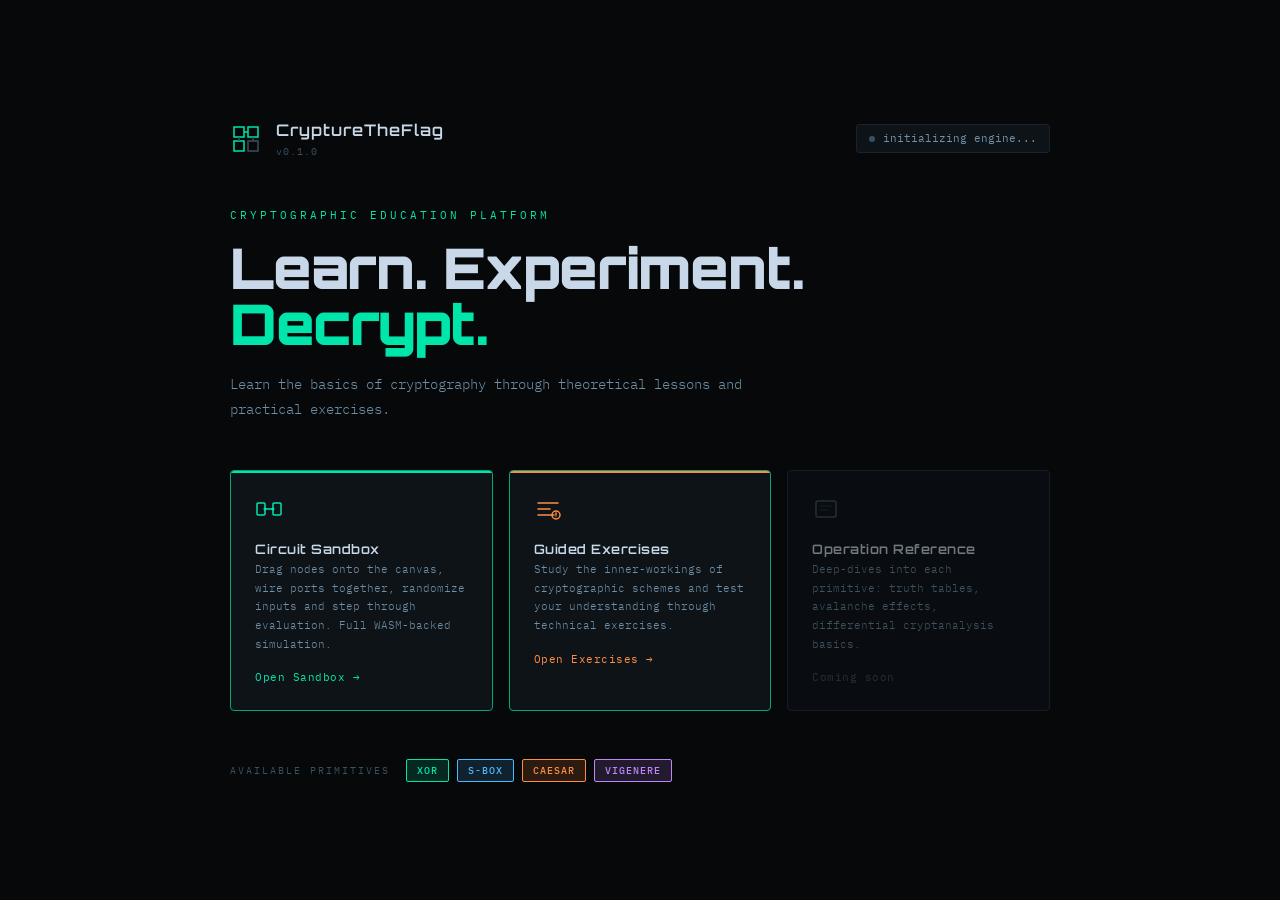
==== frontend/src/index.html @ 1e25d37d "Cleanup" ====
<!DOCTYPE html>
<html lang="en">
<head>
  <meta charset="UTF-8" />
  <meta name="viewport" content="width=device-width, initial-scale=1.0" />
  <title>CryptureTheFlag — Cryptographic Simulation Lab</title>
  <link rel="preconnect" href="https://fonts.googleapis.com" />
  <link href="https://fonts.googleapis.com/css2?family=Share+Tech+Mono&family=Orbitron:wght@400;600;900&family=IBM+Plex+Mono:wght@300;400;500&display=swap" rel="stylesheet" />
  <link rel="stylesheet" href="style.css" />
</head>
<body>

<!-- ═══════════════════════════════════════════════
     SCREEN: MENU
═══════════════════════════════════════════════ -->
<div id="screen-menu" class="screen active">
  <canvas id="menu-bg-canvas"></canvas>
  <div class="menu-shell">
    <header class="menu-header">
      <div class="menu-logo">
        <svg width="32" height="32" viewBox="0 0 32 32"><rect x="4" y="4" width="10" height="10" fill="none" stroke="var(--accent)" stroke-width="1.5"/><rect x="18" y="4" width="10" height="10" fill="none" stroke="var(--accent)" stroke-width="1.5"/><rect x="4" y="18" width="10" height="10" fill="none" stroke="var(--accent)" stroke-width="1.5"/><rect x="18" y="18" width="10" height="10" fill="none" stroke="var(--dim)" stroke-width="1.5"/><line x1="14" y1="9" x2="18" y2="9" stroke="var(--accent)" stroke-width="1.5"/><line x1="9" y1="14" x2="9" y2="18" stroke="var(--dim)" stroke-width="1.5"/><line x1="23" y1="14" x2="23" y2="18" stroke="var(--dim)" stroke-width="1.5"/></svg>
        <div>
          <div class="logo-name">CryptureTheFlag</div>
          <div class="logo-sub">v0.1.0</div>
        </div>
      </div>
      <div class="menu-status">
        <span class="status-led" id="wasm-status-led"></span>
        <span id="wasm-status-text">initializing engine...</span>
      </div>
    </header>

    <div class="menu-hero">
      <div class="hero-eyebrow">Cryptographic Education Platform</div>
      <h1 class="hero-title">Learn. Experiment.<br><em>Decrypt.</em></h1>
      <p class="hero-desc">Learn the basics of cryptography through theoretical lessons and practical exercises.</p>
    </div>

    <div class="menu-cards">
      <div class="menu-card card-primary" id="btn-open-sandbox">
        <div class="card-accent-line"></div>
        <div class="card-inner">
          <div class="card-icon">
            <svg width="28" height="28" viewBox="0 0 28 28"><rect x="2" y="8" width="8" height="12" rx="1" fill="none" stroke="currentColor" stroke-width="1.5"/><rect x="18" y="8" width="8" height="12" rx="1" fill="none" stroke="currentColor" stroke-width="1.5"/><line x1="10" y1="14" x2="18" y2="14" stroke="currentColor" stroke-width="1.5"/><circle cx="10" cy="14" r="1.5" fill="currentColor"/><circle cx="18" cy="14" r="1.5" fill="currentColor"/></svg>
          </div>
          <div class="card-text">
            <div class="card-title">Circuit Sandbox</div>
            <div class="card-desc">Drag nodes onto the canvas, wire ports together, randomize inputs and step through evaluation. Full WASM-backed simulation.</div>
          </div>
          <div class="card-cta">Open Sandbox <span class="cta-arrow">→</span></div>
        </div>
      </div>

      <div class="menu-card card-primary" id="btn-open-exercises">
        <div class="card-accent-line" style="background:var(--caesar)"></div>
        <div class="card-inner">
          <div class="card-icon" style="color:var(--caesar)">
            <svg width="28" height="28" viewBox="0 0 28 28"><path d="M4 8h20M4 14h12M4 20h16" stroke="currentColor" stroke-width="1.5" fill="none" stroke-linecap="round"/><circle cx="22" cy="20" r="4" fill="none" stroke="currentColor" stroke-width="1.5"/><line x1="22" y1="18" x2="22" y2="20" stroke="currentColor" stroke-width="1.5" stroke-linecap="round"/><circle cx="22" cy="21.5" r="0.6" fill="currentColor"/></svg>
          </div>
          <div class="card-text">
            <div class="card-title">Guided Exercises</div>
            <div class="card-desc">Study the inner-workings of cryptographic schemes and test your understanding through technical exercises.</div>
          </div>
          <div class="card-cta" style="color:var(--caesar)">Open Exercises <span class="cta-arrow">→</span></div>
        </div>
      </div>

      <div class="menu-card card-secondary">
        <div class="card-inner">
          <div class="card-icon dim">
            <svg width="28" height="28" viewBox="0 0 28 28"><rect x="4" y="6" width="20" height="16" rx="2" fill="none" stroke="currentColor" stroke-width="1.5"/><line x1="8" y1="11" x2="20" y2="11" stroke="currentColor" stroke-width="1" opacity="0.5"/><line x1="8" y1="15" x2="16" y2="15" stroke="currentColor" stroke-width="1" opacity="0.5"/></svg>
          </div>
          <div class="card-text">
            <div class="card-title">Operation Reference</div>
            <div class="card-desc">Deep-dives into each primitive: truth tables, avalanche effects, differential cryptanalysis basics.</div>
          </div>
          <div class="card-cta dim">Coming soon</div>
        </div>
      </div>
    </div>

    <div class="menu-primitives">
      <div class="prim-label">Available primitives</div>
      <div class="prim-chips">
        <div class="prim-chip xor">XOR</div>
        <div class="prim-chip sbox">S-BOX</div>
        <div class="prim-chip caesar">CAESAR</div>
        <div class="prim-chip vigenere">VIGENERE</div>
      </div>
    </div>
  </div>
</div>

<!-- ═══════════════════════════════════════════════
     SCREEN: SANDBOX
═══════════════════════════════════════════════ -->
<div id="screen-sandbox" class="screen">
  <nav class="topbar">
    <button class="tb-back" id="btn-back-to-menu">
      <svg width="14" height="14" viewBox="0 0 14 14"><path d="M9 2L4 7l5 5" stroke="currentColor" stroke-width="1.5" fill="none" stroke-linecap="round" stroke-linejoin="round"/></svg>
      Menu
    </button>
    <div class="tb-divider"></div>
    <div class="tb-title">Circuit Sandbox</div>
    <div class="tb-divider"></div>
    <div class="tb-actions">
      <button class="tb-btn" id="btn-randomize">
        <svg width="12" height="12" viewBox="0 0 12 12"><path d="M1 5h3L2 2l4 4-4 4 2-3H1V5zm10 2H8l2 3-4-4 4-4-2 3h3v2z" fill="currentColor"/></svg>
        Randomize
      </button>
      <button class="tb-btn accent" id="btn-step">
        <svg width="12" height="12" viewBox="0 0 12 12"><path d="M3 2l7 4-7 4V2z" fill="currentColor"/></svg>
        Step
      </button>
      <button class="tb-btn" id="btn-run-all">
        <svg width="12" height="12" viewBox="0 0 12 12"><path d="M2 2l4 4-4 4V2zm5 0l4 4-4 4V2z" fill="currentColor"/></svg>
        Run All
      </button>
      <div class="tb-divider"></div>
      <button class="tb-btn" id="btn-clear-circuit">Clear</button>
      <button class="tb-btn" id="btn-view-json">JSON</button>
    </div>
    <div class="tb-spacer"></div>
    <div class="tb-step-info">Step <span id="tb-step-count">0</span></div>
  </nav>
  <div class="sandbox-layout">
    <aside class="panel-left">
      <div class="panel-section">
        <div class="panel-section-label">Node Palette</div>
        <div class="palette-hint">Drag onto canvas to place</div>
        <div class="palette-node" draggable="true" data-op="Xor" data-width="8"><div class="pn-color xor"></div><div class="pn-info"><div class="pn-name">XOR Gate</div><div class="pn-meta">2 in → 1 out · bitwise</div></div></div>
        <div class="palette-node" draggable="true" data-op="SBox" data-width="8"><div class="pn-color sbox"></div><div class="pn-info"><div class="pn-name">S-Box</div><div class="pn-meta">8-bit substitution table</div></div></div>
        <div class="palette-node" draggable="true" data-op="Caesar" data-width="8"><div class="pn-color caesar"></div><div class="pn-info"><div class="pn-name">Caesar Shift</div><div class="pn-meta">data + key shift mod 256</div></div></div>
        <div class="palette-node" draggable="true" data-op="Vigenere" data-width="8"><div class="pn-color vigenere"></div><div class="pn-info"><div class="pn-name">Vigenere</div><div class="pn-meta">polyalphabetic · 3 in</div></div></div>
      </div>
      <div class="panel-section">
        <div class="panel-section-label">Wire Mode</div>
        <div class="wire-mode-hint" id="wire-mode-hint">Click a port to start wiring</div>
        <button class="tb-btn full-width" id="btn-cancel-wire" style="display:none">Cancel Wire</button>
      </div>
      <div class="panel-section grow">
        <div class="panel-section-label">Log</div>
        <div class="log-panel" id="log-panel"><div class="log-line info">Engine ready.</div></div>
      </div>
    </aside>
    <main class="canvas-area" id="canvas-area">
      <div class="canvas-empty-hint" id="canvas-empty-hint">
        <div class="ceh-icon">⬡</div>
        <div class="ceh-text">Drag a node from the palette to begin</div>
      </div>
      <svg id="wire-layer" class="wire-layer"></svg>
    </main>
    <aside class="panel-right" id="inspector">
      <div class="panel-section">
        <div class="panel-section-label">Inspector</div>
        <div id="inspector-content"><div class="inspector-empty">Select a node on the canvas to inspect its port values.</div></div>
      </div>
    </aside>
  </div>
</div>

<!-- ═══════════════════════════════════════════════
     SCREEN: EXERCISES
═══════════════════════════════════════════════ -->
<div id="screen-exercises" class="screen">

  <nav class="topbar">
    <button class="tb-back" id="btn-back-from-exercises">
      <svg width="14" height="14" viewBox="0 0 14 14">
        <path d="M9 2L4 7l5 5"
              stroke="currentColor"
              stroke-width="1.5"
              fill="none"
              stroke-linecap="round"
              stroke-linejoin="round"/>
      </svg>
      Menu
    </button>

    <div class="tb-divider"></div>

    <div class="tb-title">
      Guided Exercises
    </div>

    <div class="tb-spacer"></div>
  </nav>

  <div class="exercises-page">

    <div class="menu-hero" style="padding:40px">
      <div class="hero-eyebrow">
        Cryptographic Exercises
      </div>

      <h1 class="hero-title">
        Learn Through Practice
      </h1>

      <p class="hero-desc">
        Choose a chapter below.
      </p>
    </div>

    <div
      id="exercise-list"
      class="exercise-list">
    </div>

  </div>

</div>

<!-- JSON Modal -->
<div id="json-modal" class="modal-backdrop" style="display:none">
  <div class="modal">
    <div class="modal-header">
      <span>Circuit JSON</span>
      <button class="modal-close" id="btn-close-json">✕</button>
    </div>
    <pre class="modal-body" id="json-content"></pre>
  </div>
</div>

<div class="tooltip" id="tooltip"></div>
<script type="module" src="main.js"></script>
</body>
</html>
---- frontend/src/style.css ----
/* ═══════════════════════════════════════════════════
   CRYPTOCIRCUIT — Industrial Phosphor Design System
   ═══════════════════════════════════════════════════ */

@import url('https://fonts.googleapis.com/css2?family=Share+Tech+Mono&family=Orbitron:wght@400;600;900&family=IBM+Plex+Mono:wght@300;400;500&display=swap');

*, *::before, *::after { box-sizing: border-box; margin: 0; padding: 0; }

:root {
  /* Core palette — phosphor green on near-black */
  --bg-void:     #060809;
  --bg-base:     #0a0d10;
  --bg-surface:  #0e1318;
  --bg-raised:   #131920;
  --bg-hover:    #18202a;
  --bg-active:   #1e2832;

  --border-dim:  #1a2230;
  --border-mid:  #243040;
  --border-hi:   #304050;

  --text-primary:   #c8d8e8;
  --text-secondary: #7090a8;
  --text-dim:       #3a5060;
  --text-accent:    #00e5aa;

  /* Accent colors */
  --accent:      #00e5aa;
  --accent-dim:  #00a878;
  --accent-glow: rgba(0, 229, 170, 0.12);
  --dim:         #3a5060;

  /* Node type colors */
  --xor:     #00e5aa;
  --sbox:    #4db8ff;
  --caesar:  #ff8c42;
  --vig:     #c084fc;

  --xor-dim:     rgba(0, 229, 170, 0.15);
  --sbox-dim:    rgba(77, 184, 255, 0.15);
  --caesar-dim:  rgba(255, 140, 66, 0.15);
  --vig-dim:     rgba(192, 132, 252, 0.15);

  /* Fonts */
  --font-display: 'Orbitron', monospace;
  --font-mono:    'IBM Plex Mono', 'Share Tech Mono', monospace;

  /* Layout */
  --topbar-h:    44px;
  --left-panel:  210px;
  --right-panel: 240px;
}

html, body {
  width: 100%; height: 100%;
  overflow: hidden;
  background: var(--bg-void);
  color: var(--text-primary);
  font-family: var(--font-mono);
  font-size: 13px;
  line-height: 1.5;
  -webkit-font-smoothing: antialiased;
}

/* ── Screens ────────────────────────────────────── */
.screen {
    position: fixed;
    inset: 0;

    display: flex;
    flex-direction: column;

    opacity: 0;
    pointer-events: none;
    transition: opacity .3s ease;
}
.screen.active {
  opacity: 1; pointer-events: all;
}

/* ═══════════════════════════════════════════════════
   MENU SCREEN
═══════════════════════════════════════════════════ */
#screen-menu {
  display: flex;
  align-items: center;
  justify-content: center;
  overflow: hidden;
}

#menu-bg-canvas {
  position: absolute; inset: 0;
  width: 100%; height: 100%;
  pointer-events: none;
  opacity: 0.4;
}

.menu-shell {
  position: relative; z-index: 1;
  width: 100%; max-width: 900px;
  padding: 48px 40px;
  display: flex; flex-direction: column; gap: 48px;
}

/* Menu header */
.menu-header {
  display: flex; align-items: center;
  justify-content: space-between;
}

.menu-logo {
  display: flex; align-items: center; gap: 14px;
}

.logo-name {
  font-family: var(--font-display);
  font-size: 16px; font-weight: 600;
  color: var(--text-primary);
  letter-spacing: 1px;
}

.logo-sub {
  font-size: 10px; color: var(--text-dim);
  letter-spacing: 1px; margin-top: 2px;
}

.menu-status {
  display: flex; align-items: center; gap: 8px;
  font-size: 11px; color: var(--text-secondary);
  border: 1px solid var(--border-dim);
  border-radius: 3px; padding: 5px 12px;
  background: var(--bg-surface);
}

.status-led {
  width: 6px; height: 6px; border-radius: 50%;
  background: var(--text-dim);
  transition: background 0.4s, box-shadow 0.4s;
}
.status-led.ready {
  background: var(--accent);
  box-shadow: 0 0 6px var(--accent);
  animation: ledpulse 2.5s ease-in-out infinite;
}
.status-led.error { background: #ff4444; }

@keyframes ledpulse {
  0%, 100% { opacity: 1; }
  50% { opacity: 0.5; }
}

/* Menu hero */
.hero-eyebrow {
  font-size: 11px; color: var(--accent);
  letter-spacing: 3px; text-transform: uppercase;
  margin-bottom: 16px;
}

.hero-title {
  font-family: var(--font-display);
  font-size: 56px; font-weight: 900;
  color: var(--text-primary);
  line-height: 1; letter-spacing: -1px;
  margin-bottom: 20px;
}
.hero-title em { color: var(--accent); font-style: normal; }

.hero-desc {
  font-size: 14px; color: var(--text-secondary);
  line-height: 1.8; max-width: 520px;
  font-weight: 300;
}

/* Menu cards */
.menu-cards {
  display: grid;
  grid-template-columns: 1fr 1fr 1fr;
  gap: 16px;
}

.menu-card {
  border: 1px solid var(--border-mid);
  border-radius: 4px;
  background: var(--bg-surface);
  cursor: pointer;
  transition: border-color 0.2s, background 0.2s, transform 0.15s;
  position: relative; overflow: hidden;
}
.menu-card:hover {
  background: var(--bg-raised);
  transform: translateY(-2px);
}
.menu-card.card-primary {
  border-color: var(--accent-dim);
  cursor: pointer;
}
.menu-card.card-primary:hover {
  border-color: var(--accent);
  box-shadow: 0 0 24px var(--accent-glow);
}
.menu-card.card-secondary {
  cursor: default;
  opacity: 0.55;
}

.card-accent-line {
  position: absolute; top: 0; left: 0; right: 0;
  height: 2px; background: var(--accent);
}

.card-inner {
  padding: 24px;
  display: flex; flex-direction: column; gap: 12px;
}

.card-icon { color: var(--accent); }
.card-icon.dim { color: var(--text-dim); }

.card-title {
  font-family: var(--font-display);
  font-size: 13px; font-weight: 600;
  color: var(--text-primary); letter-spacing: 0.5px;
}

.card-desc {
  font-size: 11px; color: var(--text-secondary);
  line-height: 1.7; font-weight: 300;
}

.card-cta {
  font-size: 11px; color: var(--accent);
  margin-top: 4px; letter-spacing: 0.5px;
}
.card-cta.dim { color: var(--text-dim); }
.cta-arrow { 
  display: inline-block;
  transition: transform 0.2s;
}
.menu-card.card-primary:hover .cta-arrow { transform: translateX(4px); }

/* Primitives bar */
.menu-primitives {
  display: flex; align-items: center; gap: 16px;
}
.prim-label {
  font-size: 10px; color: var(--text-dim);
  letter-spacing: 2px; text-transform: uppercase;
  flex-shrink: 0;
}
.prim-chips { display: flex; gap: 8px; flex-wrap: wrap; }
.prim-chip {
  font-size: 10px; font-weight: 500;
  padding: 3px 10px; border-radius: 2px;
  border: 1px solid; letter-spacing: 1px;
}
.prim-chip.xor     { color: var(--xor);     border-color: var(--xor);     background: var(--xor-dim); }
.prim-chip.sbox    { color: var(--sbox);    border-color: var(--sbox);    background: var(--sbox-dim); }
.prim-chip.caesar  { color: var(--caesar);  border-color: var(--caesar);  background: var(--caesar-dim); }
.prim-chip.vigenere{ color: var(--vig);     border-color: var(--vig);     background: var(--vig-dim); }

/* ═══════════════════════════════════════════════════
   SANDBOX SCREEN
═══════════════════════════════════════════════════ */
#screen-sandbox {
  display: flex;
  flex-direction: column;
}

/* ── Topbar ─────────────────────────────────────── */
.topbar {
  height: var(--topbar-h);
  background: var(--bg-surface);
  border-bottom: 1px solid var(--border-mid);
  display: flex; align-items: center;
  gap: 0; flex-shrink: 0;
  padding: 0 8px;
}

.tb-back {
  display: flex; align-items: center; gap: 6px;
  padding: 0 12px; height: 100%;
  background: none; border: none;
  color: var(--text-secondary); cursor: pointer;
  font-family: var(--font-mono); font-size: 11px;
  transition: color 0.15s;
}
.tb-back:hover { color: var(--text-primary); }

.tb-divider {
  width: 1px; height: 20px;
  background: var(--border-mid); margin: 0 4px;
}

.tb-title {
  font-family: var(--font-display);
  font-size: 11px; font-weight: 600;
  color: var(--text-secondary); letter-spacing: 1px;
  padding: 0 12px;
}

.tb-actions {
  display: flex; align-items: center; gap: 4px;
}

.tb-btn {
  display: inline-flex; align-items: center; gap: 5px;
  padding: 5px 10px;
  background: transparent;
  border: 1px solid var(--border-mid);
  border-radius: 3px;
  color: var(--text-secondary);
  font-family: var(--font-mono); font-size: 11px;
  cursor: pointer;
  transition: all 0.15s;
  white-space: nowrap;
}
.tb-btn:hover {
  border-color: var(--border-hi);
  color: var(--text-primary);
  background: var(--bg-raised);
}
.tb-btn.accent {
  border-color: var(--accent-dim);
  color: var(--accent);
}
.tb-btn.accent:hover {
  border-color: var(--accent);
  background: var(--accent-glow);
  box-shadow: 0 0 10px var(--accent-glow);
}
.tb-btn.full-width {
  width: 100%; justify-content: center;
}

.tb-spacer { flex: 1; }
.tb-step-info {
  font-size: 11px; color: var(--text-dim);
  padding: 0 12px;
}
.tb-step-info span { color: var(--accent); }

/* ── Sandbox Layout ─────────────────────────────── */
.sandbox-layout {
  flex: 1;
  display: flex;
  overflow: hidden;
}

/* ── Left Panel ─────────────────────────────────── */
.panel-left {
  width: var(--left-panel);
  background: var(--bg-surface);
  border-right: 1px solid var(--border-mid);
  display: flex; flex-direction: column;
  flex-shrink: 0; overflow: hidden;
}

.panel-section {
  padding: 12px;
  border-bottom: 1px solid var(--border-dim);
}
.panel-section.grow {
  flex: 1; display: flex; flex-direction: column;
  border-bottom: none; overflow: hidden;
}

.panel-section-label {
  font-size: 9px; color: var(--text-dim);
  letter-spacing: 2px; text-transform: uppercase;
  margin-bottom: 10px;
}

.palette-hint {
  font-size: 10px; color: var(--text-dim);
  margin-bottom: 10px;
}

/* Palette nodes */
.palette-node {
  display: flex; align-items: center; gap: 10px;
  padding: 8px 10px;
  border: 1px solid var(--border-dim);
  border-radius: 3px;
  background: var(--bg-raised);
  cursor: grab; margin-bottom: 6px;
  transition: border-color 0.15s, background 0.15s;
  user-select: none;
}
.palette-node:hover {
  border-color: var(--border-hi);
  background: var(--bg-active);
}
.palette-node:active { cursor: grabbing; }

.pn-color {
  width: 3px; height: 28px; border-radius: 2px; flex-shrink: 0;
}
.pn-color.xor     { background: var(--xor); }
.pn-color.sbox    { background: var(--sbox); }
.pn-color.caesar  { background: var(--caesar); }
.pn-color.vigenere{ background: var(--vig); }

.pn-name { font-size: 11px; font-weight: 500; color: var(--text-primary); }
.pn-meta { font-size: 9px; color: var(--text-dim); margin-top: 2px; }

/* Wire mode */
.wire-mode-hint {
  font-size: 10px; color: var(--text-secondary);
  line-height: 1.6; margin-bottom: 8px;
}

/* Log panel */
.log-panel {
  flex: 1; overflow-y: auto;
  font-size: 10px; line-height: 1.8;
  color: var(--text-dim);
}
.log-panel::-webkit-scrollbar { width: 3px; }
.log-panel::-webkit-scrollbar-thumb { background: var(--border-mid); }

.log-line { padding: 0 2px; }
.log-line.info  { color: var(--accent); }
.log-line.warn  { color: var(--caesar); }
.log-line.error { color: #ff6060; }

/* ── Canvas ─────────────────────────────────────── */
.canvas-area {
  flex: 1; position: relative; overflow: hidden;
  background: var(--bg-base);
  background-image:
    linear-gradient(var(--border-dim) 1px, transparent 1px),
    linear-gradient(90deg, var(--border-dim) 1px, transparent 1px);
  background-size: 32px 32px;
}

.canvas-empty-hint {
  position: absolute; inset: 0;
  display: flex; flex-direction: column;
  align-items: center; justify-content: center;
  gap: 12px; pointer-events: none;
  transition: opacity 0.3s;
}
.canvas-empty-hint.hidden { opacity: 0; }
.ceh-icon { font-size: 40px; opacity: 0.08; }
.ceh-text {
  font-size: 12px; color: var(--text-dim);
  letter-spacing: 1px;
}

/* Wire SVG layer */
.wire-layer {
  position: absolute; inset: 0;
  width: 100%; height: 100%;
  pointer-events: none;
  overflow: visible;
}

/* ── Canvas Nodes ───────────────────────────────── */
.cn-node {
  position: absolute;
  background: var(--bg-raised);
  border: 1px solid var(--border-mid);
  border-radius: 4px;
  min-width: 160px;
  user-select: none;
  cursor: move;
  transition: border-color 0.15s, box-shadow 0.15s;
  z-index: 10;
}
.cn-node:hover { border-color: var(--border-hi); }
.cn-node.selected {
  border-color: var(--accent) !important;
  box-shadow: 0 0 16px rgba(0,229,170,0.1);
  z-index: 20;
}
.cn-node.evaluating {
  animation: node-eval 0.4s ease;
}
@keyframes node-eval {
  0%, 100% { box-shadow: 0 0 16px rgba(0,229,170,0.1); }
  50% { box-shadow: 0 0 30px rgba(0,229,170,0.4); }
}

.cn-header {
  display: flex; align-items: center; gap: 8px;
  padding: 7px 10px;
  border-bottom: 1px solid var(--border-dim);
}
.cn-type-bar {
  width: 3px; height: 14px; border-radius: 2px; flex-shrink: 0;
}
.cn-type-bar.xor     { background: var(--xor); }
.cn-type-bar.sbox    { background: var(--sbox); }
.cn-type-bar.caesar  { background: var(--caesar); }
.cn-type-bar.vigenere{ background: var(--vig); }

.cn-label { font-size: 11px; font-weight: 500; color: var(--text-primary); flex: 1; }

.cn-delete {
  width: 16px; height: 16px;
  border: none; background: none;
  color: var(--text-dim); cursor: pointer;
  font-size: 12px; line-height: 16px; text-align: center;
  border-radius: 2px; transition: color 0.15s, background 0.15s;
  display: flex; align-items: center; justify-content: center;
}
.cn-delete:hover { color: #ff6060; background: rgba(255,96,96,0.1); }

.cn-body { padding: 8px 10px; }
.cn-ports { display: flex; flex-direction: column; gap: 5px; }

.cn-port-row {
  display: flex; align-items: center; gap: 6px;
}
.cn-port-row.out { justify-content: flex-end; }

.cn-port {
  width: 10px; height: 10px; border-radius: 50%;
  border: 1.5px solid var(--border-hi);
  background: var(--bg-base);
  cursor: crosshair; flex-shrink: 0;
  transition: border-color 0.15s, background 0.15s, box-shadow 0.15s;
  position: relative;
}
.cn-port:hover {
  border-color: var(--accent);
  background: var(--accent-dim);
}
.cn-port.connected {
  border-color: var(--accent);
  background: var(--accent);
}
.cn-port.wiring-source {
  border-color: var(--accent);
  background: var(--accent);
  box-shadow: 0 0 8px var(--accent);
  animation: portpulse 0.8s ease-in-out infinite;
}
@keyframes portpulse {
  0%,100% { box-shadow: 0 0 6px var(--accent); }
  50% { box-shadow: 0 0 14px var(--accent); }
}

.cn-port-label {
  font-size: 9px; color: var(--text-dim);
  letter-spacing: 0.5px;
}

/* ── Right Panel ────────────────────────────────── */
.panel-right {
  width: var(--right-panel);
  background: var(--bg-surface);
  border-left: 1px solid var(--border-mid);
  overflow-y: auto; flex-shrink: 0;
}
.panel-right::-webkit-scrollbar { width: 3px; }
.panel-right::-webkit-scrollbar-thumb { background: var(--border-mid); }

.inspector-empty {
  font-size: 10px; color: var(--text-dim);
  line-height: 1.7; padding: 4px 0;
}

.inspector-node-title {
  font-family: var(--font-display);
  font-size: 12px; font-weight: 600;
  color: var(--text-primary);
  margin-bottom: 4px; letter-spacing: 0.5px;
}

.inspector-node-type {
  font-size: 10px; margin-bottom: 12px;
}

.inspector-port-group { margin-bottom: 12px; }
.inspector-port-group-label {
  font-size: 9px; color: var(--text-dim);
  letter-spacing: 2px; text-transform: uppercase;
  margin-bottom: 6px;
}
.inspector-port {
  border: 1px solid var(--border-dim);
  border-radius: 3px;
  padding: 6px 8px; margin-bottom: 4px;
  background: var(--bg-raised);
}
.inspector-port-name {
  font-size: 10px; color: var(--text-secondary);
  margin-bottom: 3px;
}
.inspector-port-hex {
  font-size: 11px; color: var(--accent);
  word-break: break-all; line-height: 1.5;
}
.inspector-port-bin {
  font-size: 9px; color: var(--text-dim);
  word-break: break-all; line-height: 1.5;
  margin-top: 2px;
}

/* Set data control */
.inspector-set-data {
  margin-top: 6px;
  display: flex; gap: 4px;
}
.inspector-set-data input {
  flex: 1; background: var(--bg-base);
  border: 1px solid var(--border-mid); border-radius: 2px;
  color: var(--text-primary); font-family: var(--font-mono);
  font-size: 10px; padding: 3px 6px;
  outline: none;
}
.inspector-set-data input:focus { border-color: var(--accent-dim); }
.inspector-set-data button {
  padding: 3px 7px;
  font-size: 10px; font-family: var(--font-mono);
}

/* ── Wires ──────────────────────────────────────── */
.wire {
  stroke: var(--border-hi);
  stroke-width: 1.5;
  fill: none;
  stroke-linecap: round;
  transition: stroke 0.2s;
  cursor: pointer;
  pointer-events: stroke;
}
.wire:hover { stroke: #ff6060; }
.wire.active { stroke: var(--accent); }

.wire-preview {
  stroke: var(--accent);
  stroke-width: 1.5;
  fill: none;
  stroke-dasharray: 5 4;
  stroke-linecap: round;
  animation: dashmarch 0.6s linear infinite;
}
@keyframes dashmarch { to { stroke-dashoffset: -9; } }

/* ── JSON Modal ─────────────────────────────────── */
.modal-backdrop {
  position: fixed; inset: 0; z-index: 1000;
  background: rgba(6,8,9,0.85);
  display: flex; align-items: center; justify-content: center;
}
.modal {
  background: var(--bg-surface);
  border: 1px solid var(--border-mid);
  border-radius: 4px;
  width: 700px; max-width: 90vw;
  max-height: 80vh;
  display: flex; flex-direction: column;
}
.modal-header {
  display: flex; align-items: center; justify-content: space-between;
  padding: 12px 16px;
  border-bottom: 1px solid var(--border-dim);
  font-size: 12px; color: var(--text-secondary);
  font-family: var(--font-display); letter-spacing: 1px;
}
.modal-close {
  background: none; border: none;
  color: var(--text-dim); cursor: pointer;
  font-size: 14px; transition: color 0.15s;
}
.modal-close:hover { color: var(--text-primary); }
.modal-body {
  flex: 1; overflow-y: auto; overflow-x: auto;
  padding: 16px;
  font-size: 11px; color: var(--accent);
  line-height: 1.6; white-space: pre;
  font-family: var(--font-mono);
}
.modal-body::-webkit-scrollbar { width: 3px; height: 3px; }
.modal-body::-webkit-scrollbar-thumb { background: var(--border-mid); }

/* ── Tooltip ────────────────────────────────────── */
.tooltip {
  position: fixed; z-index: 9999;
  background: var(--bg-active);
  border: 1px solid var(--border-hi);
  border-radius: 3px;
  padding: 4px 8px;
  font-size: 10px; color: var(--text-primary);
  pointer-events: none;
  display: none;
}

/* ── Scrollbars (global) ────────────────────────── */
::-webkit-scrollbar { width: 4px; height: 4px; }
::-webkit-scrollbar-track { background: transparent; }
::-webkit-scrollbar-thumb { background: var(--border-mid); border-radius: 2px; }


/* ═══════════════════════════════════════════════════
   EXERCISES — redesigned scrollable single-column
═══════════════════════════════════════════════════ */

/* ── Exercise list screen ───────────────────────── */
.ex-list-screen {
  flex: 1;
  min-height: 0;
  display: flex; flex-direction: column;
  align-items: center; padding: 48px 40px;
  overflow-y: auto; gap: 40px;
}
.ex-list-header { text-align: center; max-width: 640px; }
.ex-list-eyebrow {
  font-size: 10px; color: var(--accent); letter-spacing: 3px;
  text-transform: uppercase; margin-bottom: 10px;
}
.ex-list-title {
  font-family: var(--font-display); font-size: 32px;
  font-weight: 900; color: var(--text-primary); margin-bottom: 12px;
}
.ex-list-desc {
  font-size: 12px; color: var(--text-secondary); line-height: 1.8;
}
.ex-list-cards { display: flex; flex-direction: column; gap: 12px; width: 100%; max-width: 800px; }

.ex-list-card {
  display: flex; align-items: center;
  background: var(--bg-surface); border: 1px solid var(--border-mid);
  border-radius: 4px; cursor: pointer; overflow: hidden;
  transition: border-color 0.2s, background 0.2s, transform 0.15s;
}
.ex-list-card:hover { background: var(--bg-raised); border-color: var(--border-hi); transform: translateX(4px); }
.ex-card-num {
  font-family: var(--font-display); font-size: 28px; font-weight: 900;
  color: var(--border-hi); padding: 24px 20px; flex-shrink: 0;
  border-right: 1px solid var(--border-dim); min-width: 72px; text-align: center;
}
.ex-card-color { width: 3px; align-self: stretch; flex-shrink: 0; }
.ex-card-color.xor    { background: var(--xor); }
.ex-card-color.caesar { background: var(--caesar); }
.ex-card-color.sbox   { background: var(--sbox); }
.ex-card-body { padding: 20px 24px; flex: 1; }
.ex-card-tag {
  display: inline-block; font-size: 9px; padding: 2px 8px;
  border-radius: 2px; font-weight: 500; letter-spacing: 1px;
  text-transform: uppercase; margin-bottom: 8px; border: 1px solid;
}
.ex-card-tag.xor    { color: var(--xor);    border-color: var(--xor);    background: var(--xor-dim); }
.ex-card-tag.caesar { color: var(--caesar);  border-color: var(--caesar);  background: var(--caesar-dim); }
.ex-card-tag.sbox   { color: var(--sbox);    border-color: var(--sbox);    background: var(--sbox-dim); }
.ex-card-title { font-family: var(--font-display); font-size: 14px; font-weight: 600; color: var(--text-primary); margin-bottom: 6px; }
.ex-card-desc  { font-size: 11px; color: var(--text-secondary); line-height: 1.7; margin-bottom: 10px; }
.ex-card-concepts { display: flex; gap: 6px; flex-wrap: wrap; }
.ex-card-concepts span { font-size: 9px; color: var(--text-dim); border: 1px solid var(--border-dim); padding: 2px 7px; border-radius: 2px; }
.ex-card-arrow { font-size: 18px; color: var(--text-dim); padding: 0 20px; flex-shrink: 0; transition: color 0.15s, transform 0.15s; }
.ex-list-card:hover .ex-card-arrow { color: var(--accent); transform: translateX(4px); }

/* ── Topbar tag ─────────────────────────────────── */
.ex-tag {
  font-size: 9px; padding: 3px 10px; border-radius: 2px;
  font-weight: 500; letter-spacing: 1px; text-transform: uppercase;
  margin-right: 12px; border: 1px solid;
}
.ex-tag.xor    { color: var(--xor);    border-color: var(--xor);    background: var(--xor-dim); }
.ex-tag.caesar { color: var(--caesar);  border-color: var(--caesar);  background: var(--caesar-dim); }
.ex-tag.sbox   { color: var(--sbox);    border-color: var(--sbox);    background: var(--sbox-dim); }


/* ── Exercise page — scrollable single column ────── */
.ex-page {
  flex: 1;
  min-height: 0;        /* critical: lets flex child shrink below content size */
  overflow-y: auto;
  padding: 36px 0;
  display: flex;
  flex-direction: column;
  align-items: center;
  gap: 0;
}
.ex-page::-webkit-scrollbar { width: 4px; }
.ex-page::-webkit-scrollbar-thumb { background: var(--border-mid); }

.ex-section {
  width: 100%; max-width: 820px;
  padding: 0 40px 36px;
  border-bottom: 1px solid var(--border-dim);
  margin-bottom: 0;
}
.ex-section:last-child { border-bottom: none; }

/* ── Typography ─────────────────────────────────── */
.ex-h2 {
  font-family: var(--font-display); font-size: 20px; font-weight: 700;
  color: var(--text-primary); margin-bottom: 14px; letter-spacing: 0.3px;
}
.ex-h3 {
  font-size: 11px; font-weight: 500; color: var(--text-secondary);
  text-transform: uppercase; letter-spacing: 2px;
  margin-bottom: 14px; padding-bottom: 6px;
  border-bottom: 1px solid var(--border-dim);
}
.ex-p {
  font-size: 12px; color: var(--text-secondary); line-height: 1.85;
  margin-bottom: 10px; font-weight: 300;
}
.ex-p strong { color: var(--text-primary); font-weight: 500; }
.ex-p code {
  font-family: var(--font-mono); background: var(--bg-raised);
  border: 1px solid var(--border-mid); border-radius: 3px;
  padding: 1px 5px; font-size: 11px; color: var(--accent);
}
.ex-p.hint { color: var(--text-dim); font-size: 11px; font-style: italic; }
.ex-list {
  padding-left: 20px; margin-bottom: 14px;
  display: flex; flex-direction: column; gap: 6px;
}
.ex-list li { font-size: 12px; color: var(--text-secondary); line-height: 1.7; }
.ex-list li strong { color: var(--text-primary); }
.accent { color: var(--accent); }
.correct { color: #4ade80; }
.dim { color: var(--text-dim); }
.mono { font-family: var(--font-mono); }

/* ── Formula block ──────────────────────────────── */
.ex-formula-block {
  background: var(--bg-raised); border: 1px solid var(--border-mid);
  border-left: 3px solid var(--accent);
  border-radius: 4px; padding: 14px 18px; margin: 14px 0;
}
.ex-formula {
  font-family: var(--font-mono); font-size: 13px;
  color: var(--accent); margin-bottom: 4px; letter-spacing: 0.5px;
}
.ex-formula-note { font-size: 10px; color: var(--text-dim); margin-top: 6px; }

/* ── Tables ─────────────────────────────────────── */
.ex-tables-row {
  display: flex; gap: 24px; flex-wrap: wrap; margin: 14px 0;
}
.ex-table-label {
  font-size: 9px; color: var(--text-dim); letter-spacing: 2px;
  text-transform: uppercase; margin-bottom: 6px;
}
.ex-table {
  border-collapse: collapse; font-size: 11px; font-family: var(--font-mono);
  background: var(--bg-raised); border: 1px solid var(--border-mid);
  border-radius: 4px; overflow: hidden;
}
.ex-table th {
  padding: 6px 14px; color: var(--text-dim); font-weight: 400;
  background: var(--bg-active); border-bottom: 1px solid var(--border-mid);
  text-align: left;
}
.ex-table td { padding: 5px 14px; color: var(--text-secondary); border-bottom: 1px solid var(--border-dim); }
.ex-table tr:last-child td { border-bottom: none; }
.bit-0 { color: var(--text-dim); }
.bit-1 { color: var(--accent); font-weight: 500; }
.ex-table-wrap { margin: 12px 0; }

/* ── Worked examples grid ───────────────────────── */
.ex-examples-grid {
  display: grid; grid-template-columns: repeat(3, 1fr);
  gap: 14px; margin: 16px 0;
}
@media (max-width: 700px) { .ex-examples-grid { grid-template-columns: 1fr; } }

.ex-example {
  background: var(--bg-raised); border: 1px solid var(--border-mid);
  border-radius: 4px; padding: 14px;
}
.ex-example-label {
  font-size: 9px; color: var(--text-dim); letter-spacing: 1.5px;
  text-transform: uppercase; margin-bottom: 10px;
}
.ex-bitrow {
  display: flex; align-items: center; gap: 8px;
  font-family: var(--font-mono); font-size: 11px;
  margin-bottom: 3px;
}
.ex-bitrow.result { border-top: 1px solid var(--border-mid); padding-top: 4px; margin-top: 4px; color: var(--accent); }
.ex-bit-label { color: var(--text-dim); min-width: 12px; }
.xor-bits { letter-spacing: 3px; color: var(--text-secondary); }
.ex-bitrow.result .xor-bits { color: var(--accent); }
.ex-bit-hex { color: var(--text-dim); font-size: 10px; margin-left: 4px; }
.ex-bitrow-sep { color: var(--text-dim); font-size: 14px; padding: 2px 0 2px 20px; }
.ex-example-note { font-size: 10px; color: var(--text-dim); margin-top: 8px; line-height: 1.6; }

/* ── Live XOR widget ─────────────────────────────── */
.ex-live-grid {
  display: flex; gap: 24px; align-items: flex-start;
  background: var(--bg-raised); border: 1px solid var(--border-mid);
  border-radius: 4px; padding: 16px; margin-top: 12px;
}
.ex-live-inputs { display: flex; flex-direction: column; gap: 0; }
.ex-live-row {
  display: flex; align-items: center; gap: 10px;
  padding: 6px 0;
}
.result-row { border-top: 1px solid var(--border-mid); margin-top: 4px; padding-top: 10px; }
.ex-live-label {
  font-family: var(--font-display); font-size: 11px; font-weight: 600;
  color: var(--text-dim); width: 14px;
}
.ex-live-op { font-size: 20px; color: var(--text-dim); padding: 4px 0 4px 24px; }
.ex-live-sep { height: 1px; background: var(--border-dim); margin: 4px 0; }
.ex-live-bin { font-family: var(--font-mono); font-size: 11px; color: var(--text-secondary); letter-spacing: 1px; }
.ex-live-result-hex { font-family: var(--font-display); font-size: 16px; color: var(--accent); font-weight: 600; min-width: 60px; }
.ex-bits-panel { flex: 1; }
.ex-bits-label { font-size: 9px; color: var(--text-dim); letter-spacing: 2px; text-transform: uppercase; margin-bottom: 8px; }
.ex-bits-display { display: flex; gap: 4px; flex-wrap: wrap; margin-bottom: 8px; }
.xor-bit {
  width: 28px; height: 28px; border-radius: 3px;
  display: flex; align-items: center; justify-content: center;
  font-family: var(--font-display); font-size: 13px; font-weight: 700;
  border: 1px solid var(--border-mid);
}
.xor-bit.bit-1 { background: var(--accent-glow); border-color: var(--accent); color: var(--accent); }
.xor-bit.bit-0 { background: var(--bg-base); color: var(--text-dim); }
.ex-bits-meta { font-size: 10px; color: var(--text-dim); }

/* ── Controls ───────────────────────────────────── */
.ex-control-bar {
  display: flex; gap: 20px; flex-wrap: wrap; align-items: center;
  margin: 12px 0; padding: 10px 14px;
  background: var(--bg-raised); border: 1px solid var(--border-dim); border-radius: 4px;
}
.ex-control-bar label { font-size: 11px; color: var(--text-dim); display: flex; align-items: center; gap: 8px; }

/* ── Demo box (live result display) ─────────────── */
.ex-demo-box {
  background: var(--bg-base); border: 1px solid var(--border-mid);
  border-radius: 4px; overflow: hidden; margin-top: 8px;
}
.ex-demo-row {
  display: flex; justify-content: space-between; align-items: center;
  padding: 7px 14px; border-bottom: 1px solid var(--border-dim); gap: 12px;
}
.ex-demo-row:last-child { border-bottom: none; }
.ex-demo-key { font-size: 10px; color: var(--text-dim); flex-shrink: 0; }
.ex-demo-val { font-family: var(--font-mono); font-size: 11px; color: var(--text-primary); text-align: right; word-break: break-all; }
.ex-demo-val.accent { color: var(--accent); }
.ex-demo-val.correct { color: #4ade80; }

/* ── Inputs ─────────────────────────────────────── */
.ex-hex-input {
  background: var(--bg-base); border: 1px solid var(--border-mid);
  border-radius: 3px; padding: 5px 10px;
  color: var(--accent); font-family: var(--font-mono); font-size: 13px;
  width: 64px; text-align: center; outline: none;
  text-transform: uppercase; transition: border-color 0.15s;
}
.ex-hex-input:focus { border-color: var(--accent-dim); }
.ex-text-input {
  background: var(--bg-base); border: 1px solid var(--border-mid);
  border-radius: 3px; padding: 5px 10px;
  color: var(--text-primary); font-family: var(--font-mono); font-size: 12px;
  width: 180px; outline: none; transition: border-color 0.15s;
}
.ex-text-input:focus { border-color: var(--accent-dim); }
.ex-textarea {
  background: var(--bg-base); border: 1px solid var(--border-mid);
  border-radius: 3px; padding: 8px 12px;
  color: var(--text-primary); font-family: var(--font-mono); font-size: 11px;
  width: 100%; max-width: 600px; outline: none; resize: vertical;
  line-height: 1.6; transition: border-color 0.15s;
}
.ex-textarea:focus { border-color: var(--accent-dim); }

/* ── Exercises block ────────────────────────────── */
.ex-exercises-block { background: var(--bg-void); }
.ex-exercise {
  display: flex; gap: 0;
  border: 1px solid var(--border-mid); border-radius: 4px;
  background: var(--bg-surface); overflow: hidden;
  margin-bottom: 14px;
}
.ex-ex-num {
  font-family: var(--font-display); font-size: 13px; font-weight: 700;
  color: var(--accent); padding: 18px 16px; border-right: 1px solid var(--border-dim);
  background: var(--bg-raised); flex-shrink: 0; min-width: 52px; text-align: center;
  letter-spacing: 0.5px;
}
.ex-ex-body { padding: 18px 20px; flex: 1; }
.ex-ex-title {
  font-family: var(--font-display); font-size: 12px; font-weight: 600;
  color: var(--text-primary); margin-bottom: 10px; letter-spacing: 0.5px;
}
.ex-input-row {
  display: flex; align-items: center; gap: 10px; margin-top: 12px; flex-wrap: wrap;
}
.ex-input-label { font-size: 11px; color: var(--text-dim); white-space: nowrap; }
.ex-btn {
  background: var(--bg-raised); border: 1px solid var(--border-hi);
  border-radius: 3px; padding: 6px 16px;
  color: var(--text-primary); font-family: var(--font-mono); font-size: 11px;
  cursor: pointer; transition: all 0.15s; white-space: nowrap;
}
.ex-btn:hover { border-color: var(--accent); color: var(--accent); }

/* ── Feedback ───────────────────────────────────── */
.ex-feedback {
  margin-top: 10px; font-size: 11px; line-height: 1.8;
  padding: 10px 14px; border-radius: 3px;
  white-space: pre-wrap; font-family: var(--font-mono);
}
.ex-feedback.ok  { color: #4ade80; background: rgba(74,222,128,0.07); border: 1px solid rgba(74,222,128,0.2); }
.ex-feedback.err { color: var(--caesar); background: rgba(255,140,66,0.07); border: 1px solid rgba(255,140,66,0.2); }

/* ── Data block (key/value display) ─────────────── */
.ex-data-block {
  background: var(--bg-raised); border: 1px solid var(--border-dim);
  border-radius: 4px; overflow: hidden; margin: 10px 0;
}
.ex-data-row {
  display: flex; justify-content: space-between; align-items: center;
  padding: 6px 12px; border-bottom: 1px solid var(--border-dim);
  font-size: 11px; color: var(--text-dim);
}
.ex-data-row:last-child { border-bottom: none; }

/* ── Radio group ─────────────────────────────────── */
.ex-radio-group { display: flex; flex-direction: column; gap: 8px; margin: 10px 0; }
.ex-radio {
  display: flex; align-items: flex-start; gap: 8px;
  font-size: 11px; color: var(--text-secondary); line-height: 1.6; cursor: pointer;
}
.ex-radio input { margin-top: 2px; accent-color: var(--accent); cursor: pointer; }

/* ── SHA stats grid ──────────────────────────────── */
.ex-stats-grid {
  display: grid; grid-template-columns: repeat(4, 1fr);
  gap: 12px; margin: 20px 0;
}
@media (max-width: 700px) { .ex-stats-grid { grid-template-columns: repeat(2,1fr); } }
.ex-stat {
  background: var(--bg-raised); border: 1px solid var(--border-mid);
  border-radius: 4px; padding: 14px; text-align: center;
}
.ex-stat-val {
  font-family: var(--font-display); font-size: 16px; font-weight: 700;
  color: var(--accent); margin-bottom: 4px;
}
.ex-stat-label { font-size: 9px; color: var(--text-dim); line-height: 1.5; }

/* ── SHA collision visual ────────────────────────── */
.ex-shattered-block {
  background: var(--bg-raised); border: 1px solid var(--border-mid);
  border-radius: 4px; padding: 20px; margin: 16px 0;
}
.sha-collision-row { display: flex; align-items: center; gap: 16px; }
.sha-file-box {
  background: var(--bg-active); border: 1px solid var(--border-mid);
  border-radius: 4px; padding: 14px 18px; text-align: center; min-width: 120px;
}
.sha-file-box.malicious { border-color: var(--caesar); }
.sha-file-label { font-size: 9px; color: var(--text-dim); letter-spacing: 1px; text-transform: uppercase; margin-bottom: 6px; }
.sha-file-icon { font-size: 28px; margin-bottom: 6px; }
.sha-file-desc { font-size: 10px; color: var(--text-secondary); }
.sha-arrow-col { display: flex; flex-direction: column; align-items: center; gap: 4px; flex-shrink: 0; }
.sha-hash-fn { font-size: 9px; color: var(--text-dim); letter-spacing: 1px; }
.sha-arrow { font-size: 20px; color: var(--text-dim); }
.sha-digest-box {
  flex: 1; background: var(--bg-base); border: 1px solid var(--sbox);
  border-radius: 4px; padding: 12px 14px;
}
.sha-digest-label { font-size: 9px; color: var(--sbox); letter-spacing: 1px; text-transform: uppercase; margin-bottom: 6px; }
.sha-digest-val { font-family: var(--font-mono); font-size: 11px; color: var(--sbox); line-height: 1.8; word-break: break-all; }
.sha-equal-row {
  text-align: center; font-size: 11px; color: var(--accent);
  padding: 10px 0; letter-spacing: 1px;
}

/* ── SHA timeline ───────────────────────────────── */
.sha-timeline {
  background: var(--bg-raised); border: 1px solid var(--border-mid);
  border-radius: 4px; overflow: hidden; margin: 16px 0;
}
.sha-tl-item {
  display: flex; gap: 16px; align-items: baseline;
  padding: 7px 14px; border-bottom: 1px solid var(--border-dim);
  font-size: 11px;
}
.sha-tl-item:last-child { border-bottom: none; }
.sha-tl-item.highlight { background: var(--accent-glow); }
.sha-tl-year {
  font-family: var(--font-display); font-size: 11px; font-weight: 600;
  color: var(--text-dim); min-width: 36px; flex-shrink: 0;
}
.sha-tl-item.highlight .sha-tl-year { color: var(--accent); }
.sha-tl-text { color: var(--text-secondary); }
.sha-tl-item.highlight .sha-tl-text { color: var(--text-primary); }

/* ── cn-port-sep / cn-port-value (sandbox) ──────── */
.cn-port-sep { height: 1px; background: var(--border-dim); margin: 4px 0; }
.cn-port-value { font-family: var(--font-mono); font-size: 8px; color: var(--accent); margin: 0 4px; }

/* ── bit-changed row (sha bit table) ────────────── */
.bit-changed td { color: var(--accent) !important; }
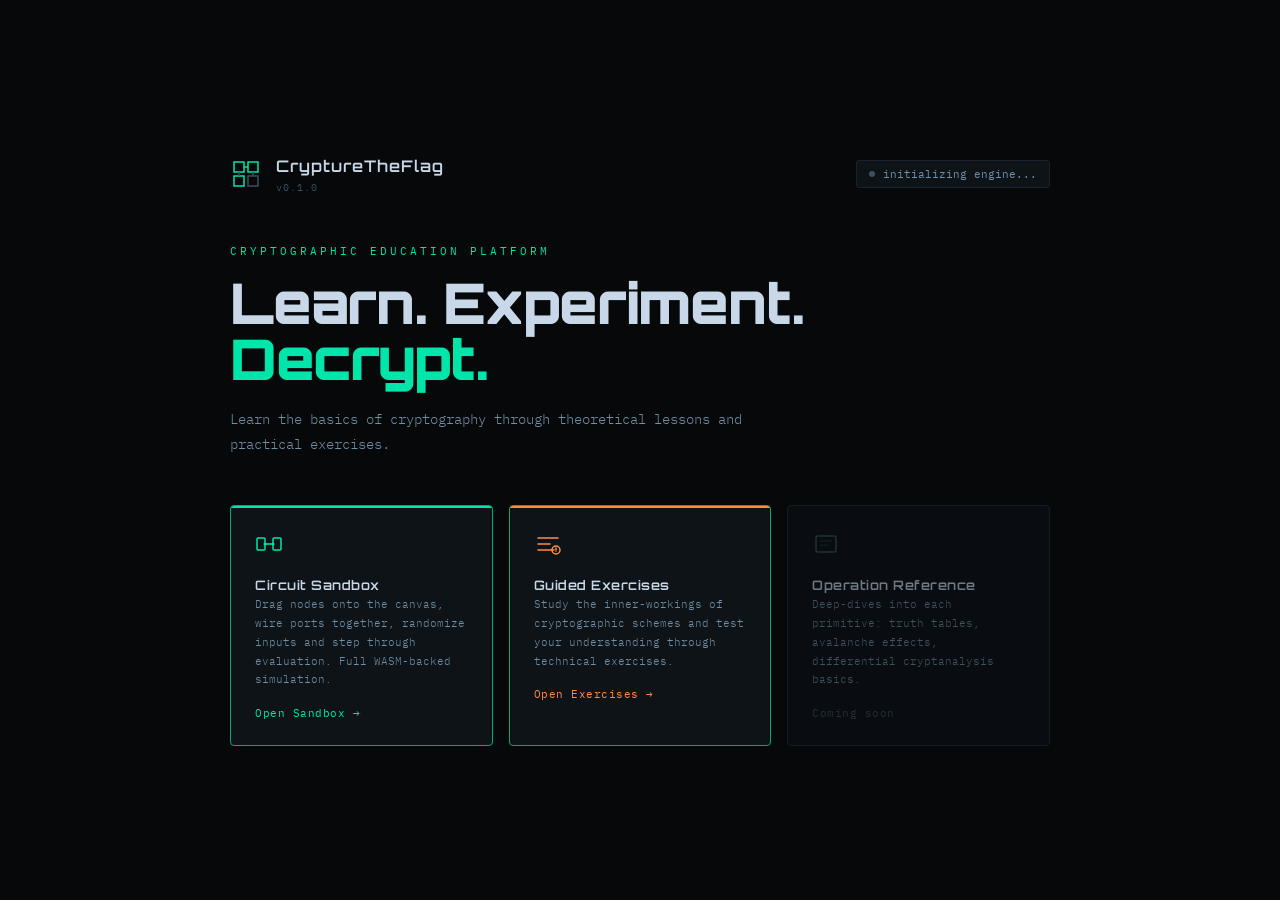
==== commit 4a917515: "Cleaned up file structure" ====
--- a/frontend/src/index.html
+++ b/frontend/src/index.html
@@ -6,7 +6,10 @@
   <title>CryptureTheFlag — Cryptographic Simulation Lab</title>
   <link rel="preconnect" href="https://fonts.googleapis.com" />
   <link href="https://fonts.googleapis.com/css2?family=Share+Tech+Mono&family=Orbitron:wght@400;600;900&family=IBM+Plex+Mono:wght@300;400;500&display=swap" rel="stylesheet" />
-  <link rel="stylesheet" href="style.css" />
+  <link rel="stylesheet" href="base.css" />
+  <link rel="stylesheet" href="menu.css" />
+  <link rel="stylesheet" href="sandbox.css" />
+  <link rel="stylesheet" href="exercises.css" />
 </head>
 <body>
 
@@ -79,15 +82,6 @@
       </div>
     </div>
 
-    <div class="menu-primitives">
-      <div class="prim-label">Available primitives</div>
-      <div class="prim-chips">
-        <div class="prim-chip xor">XOR</div>
-        <div class="prim-chip sbox">S-BOX</div>
-        <div class="prim-chip caesar">CAESAR</div>
-        <div class="prim-chip vigenere">VIGENERE</div>
-      </div>
-    </div>
   </div>
 </div>
 
@@ -226,3 +220,4 @@
 <script type="module" src="main.js"></script>
 </body>
 </html>
+
--- a/frontend/src/base.css
+++ b/frontend/src/base.css
@@ -0,0 +1,158 @@
+/* ═══════════════════════════════════════════════════
+   CRYPTOCIRCUIT — Base: variables, reset, screens, topbar, modals
+═══════════════════════════════════════════════════ */
+
+@import url('https://fonts.googleapis.com/css2?family=Share+Tech+Mono&family=Orbitron:wght@400;600;900&family=IBM+Plex+Mono:wght@300;400;500&display=swap');
+
+*, *::before, *::after { box-sizing: border-box; margin: 0; padding: 0; }
+
+:root {
+  /* Core palette — phosphor green on near-black */
+  --bg-void:     #060809;
+  --bg-base:     #0a0d10;
+  --bg-surface:  #0e1318;
+  --bg-raised:   #131920;
+  --bg-hover:    #18202a;
+  --bg-active:   #1e2832;
+
+  --border-dim:  #1a2230;
+  --border-mid:  #243040;
+  --border-hi:   #304050;
+
+  --text-primary:   #c8d8e8;
+  --text-secondary: #7090a8;
+  --text-dim:       #3a5060;
+  --text-accent:    #00e5aa;
+
+  --accent:      #00e5aa;
+  --accent-dim:  #00a878;
+  --accent-glow: rgba(0, 229, 170, 0.12);
+  --dim:         #3a5060;
+
+  /* Node type colors */
+  --xor:     #00e5aa;
+  --sbox:    #4db8ff;
+  --caesar:  #ff8c42;
+  --vig:     #c084fc;
+
+  --xor-dim:     rgba(0, 229, 170, 0.15);
+  --sbox-dim:    rgba(77, 184, 255, 0.15);
+  --caesar-dim:  rgba(255, 140, 66, 0.15);
+  --vig-dim:     rgba(192, 132, 252, 0.15);
+
+  --font-display: 'Orbitron', monospace;
+  --font-mono:    'IBM Plex Mono', 'Share Tech Mono', monospace;
+
+  --topbar-h:    44px;
+  --left-panel:  210px;
+  --right-panel: 240px;
+}
+
+html, body {
+  width: 100%; height: 100%;
+  overflow: hidden;
+  background: var(--bg-void);
+  color: var(--text-primary);
+  font-family: var(--font-mono);
+  font-size: 13px;
+  line-height: 1.5;
+  -webkit-font-smoothing: antialiased;
+}
+
+/* ── Screens ────────────────────────────────────── */
+.screen {
+  position: fixed; inset: 0;
+  display: flex; flex-direction: column;
+  opacity: 0; pointer-events: none;
+  transition: opacity 0.3s ease;
+}
+.screen.active { opacity: 1; pointer-events: all; }
+
+/* ── Shared topbar ──────────────────────────────── */
+.topbar {
+  height: var(--topbar-h);
+  background: var(--bg-surface);
+  border-bottom: 1px solid var(--border-mid);
+  display: flex; align-items: center;
+  gap: 0; flex-shrink: 0;
+  padding: 0 8px;
+}
+
+.tb-back {
+  display: flex; align-items: center; gap: 6px;
+  padding: 0 12px; height: 100%;
+  background: none; border: none;
+  color: var(--text-secondary); cursor: pointer;
+  font-family: var(--font-mono); font-size: 11px;
+  transition: color 0.15s;
+}
+.tb-back:hover { color: var(--text-primary); }
+
+.tb-divider { width: 1px; height: 20px; background: var(--border-mid); margin: 0 4px; }
+
+.tb-title {
+  font-family: var(--font-display);
+  font-size: 11px; font-weight: 600;
+  color: var(--text-secondary); letter-spacing: 1px;
+  padding: 0 12px;
+}
+
+.tb-btn {
+  display: inline-flex; align-items: center; gap: 5px;
+  padding: 5px 10px;
+  background: transparent;
+  border: 1px solid var(--border-mid); border-radius: 3px;
+  color: var(--text-secondary);
+  font-family: var(--font-mono); font-size: 11px;
+  cursor: pointer; transition: all 0.15s; white-space: nowrap;
+}
+.tb-btn:hover { border-color: var(--border-hi); color: var(--text-primary); background: var(--bg-raised); }
+.tb-btn.accent { border-color: var(--accent-dim); color: var(--accent); }
+.tb-btn.accent:hover { border-color: var(--accent); background: var(--accent-glow); box-shadow: 0 0 10px var(--accent-glow); }
+.tb-btn.full-width { width: 100%; justify-content: center; }
+
+.tb-actions { display: flex; align-items: center; gap: 4px; }
+.tb-spacer { flex: 1; }
+.tb-step-info { font-size: 11px; color: var(--text-dim); padding: 0 12px; }
+.tb-step-info span { color: var(--accent); }
+
+/* ── JSON Modal ─────────────────────────────────── */
+.modal-backdrop {
+  position: fixed; inset: 0; z-index: 1000;
+  background: rgba(6,8,9,0.85);
+  display: flex; align-items: center; justify-content: center;
+}
+.modal {
+  background: var(--bg-surface); border: 1px solid var(--border-mid);
+  border-radius: 4px; width: 700px; max-width: 90vw; max-height: 80vh;
+  display: flex; flex-direction: column;
+}
+.modal-header {
+  display: flex; align-items: center; justify-content: space-between;
+  padding: 12px 16px; border-bottom: 1px solid var(--border-dim);
+  font-size: 12px; color: var(--text-secondary);
+  font-family: var(--font-display); letter-spacing: 1px;
+}
+.modal-close { background: none; border: none; color: var(--text-dim); cursor: pointer; font-size: 14px; transition: color 0.15s; }
+.modal-close:hover { color: var(--text-primary); }
+.modal-body {
+  flex: 1; overflow-y: auto; overflow-x: auto; padding: 16px;
+  font-size: 11px; color: var(--accent); line-height: 1.6; white-space: pre;
+  font-family: var(--font-mono);
+}
+.modal-body::-webkit-scrollbar { width: 3px; height: 3px; }
+.modal-body::-webkit-scrollbar-thumb { background: var(--border-mid); }
+
+/* ── Tooltip ────────────────────────────────────── */
+.tooltip {
+  position: fixed; z-index: 9999;
+  background: var(--bg-active); border: 1px solid var(--border-hi);
+  border-radius: 3px; padding: 4px 8px;
+  font-size: 10px; color: var(--text-primary);
+  pointer-events: none; display: none;
+}
+
+/* ── Global scrollbars ──────────────────────────── */
+::-webkit-scrollbar { width: 4px; height: 4px; }
+::-webkit-scrollbar-track { background: transparent; }
+::-webkit-scrollbar-thumb { background: var(--border-mid); border-radius: 2px; }
--- a/frontend/src/menu.css
+++ b/frontend/src/menu.css
@@ -0,0 +1,104 @@
+/* ═══════════════════════════════════════════════════
+   CRYPTOCIRCUIT — Menu screen
+═══════════════════════════════════════════════════ */
+
+#screen-menu {
+  align-items: center;
+  justify-content: center;
+  overflow: hidden;
+}
+
+#menu-bg-canvas {
+  position: absolute; inset: 0;
+  width: 100%; height: 100%;
+  pointer-events: none; opacity: 0.4;
+}
+
+.menu-shell {
+  position: relative; z-index: 1;
+  width: 100%; max-width: 900px;
+  padding: 48px 40px;
+  display: flex; flex-direction: column; gap: 48px;
+}
+
+.menu-header { display: flex; align-items: center; justify-content: space-between; }
+
+.menu-logo { display: flex; align-items: center; gap: 14px; }
+
+.logo-name {
+  font-family: var(--font-display);
+  font-size: 16px; font-weight: 600;
+  color: var(--text-primary); letter-spacing: 1px;
+}
+.logo-sub { font-size: 10px; color: var(--text-dim); letter-spacing: 1px; margin-top: 2px; }
+
+.menu-status {
+  display: flex; align-items: center; gap: 8px;
+  font-size: 11px; color: var(--text-secondary);
+  border: 1px solid var(--border-dim); border-radius: 3px;
+  padding: 5px 12px; background: var(--bg-surface);
+}
+
+.status-led {
+  width: 6px; height: 6px; border-radius: 50%;
+  background: var(--text-dim);
+  transition: background 0.4s, box-shadow 0.4s;
+}
+.status-led.ready {
+  background: var(--accent);
+  box-shadow: 0 0 6px var(--accent);
+  animation: ledpulse 2.5s ease-in-out infinite;
+}
+.status-led.error { background: #ff4444; }
+
+@keyframes ledpulse {
+  0%, 100% { opacity: 1; }
+  50%       { opacity: 0.5; }
+}
+
+/* Hero */
+.hero-eyebrow {
+  font-size: 11px; color: var(--accent);
+  letter-spacing: 3px; text-transform: uppercase; margin-bottom: 16px;
+}
+.hero-title {
+  font-family: var(--font-display); font-size: 56px; font-weight: 900;
+  color: var(--text-primary); line-height: 1; letter-spacing: -1px; margin-bottom: 20px;
+}
+.hero-title em { color: var(--accent); font-style: normal; }
+.hero-desc { font-size: 14px; color: var(--text-secondary); line-height: 1.8; max-width: 520px; font-weight: 300; }
+
+/* Cards */
+.menu-cards { display: grid; grid-template-columns: 1fr 1fr 1fr; gap: 16px; }
+
+.menu-card {
+  border: 1px solid var(--border-mid); border-radius: 4px;
+  background: var(--bg-surface); cursor: pointer;
+  transition: border-color 0.2s, background 0.2s, transform 0.15s;
+  position: relative; overflow: hidden;
+}
+.menu-card:hover { background: var(--bg-raised); transform: translateY(-2px); }
+.menu-card.card-primary { border-color: var(--accent-dim); }
+.menu-card.card-primary:hover { border-color: var(--accent); box-shadow: 0 0 24px var(--accent-glow); }
+.menu-card.card-secondary { cursor: default; opacity: 0.55; }
+
+.card-accent-line { position: absolute; top: 0; left: 0; right: 0; height: 2px; background: var(--accent); }
+.card-inner { padding: 24px; display: flex; flex-direction: column; gap: 12px; }
+.card-icon { color: var(--accent); }
+.card-icon.dim { color: var(--text-dim); }
+.card-title { font-family: var(--font-display); font-size: 13px; font-weight: 600; color: var(--text-primary); letter-spacing: 0.5px; }
+.card-desc { font-size: 11px; color: var(--text-secondary); line-height: 1.7; font-weight: 300; }
+.card-cta { font-size: 11px; color: var(--accent); margin-top: 4px; letter-spacing: 0.5px; }
+.card-cta.dim { color: var(--text-dim); }
+.cta-arrow { display: inline-block; transition: transform 0.2s; }
+.menu-card.card-primary:hover .cta-arrow { transform: translateX(4px); }
+
+/* Primitives bar */
+.menu-primitives { display: flex; align-items: center; gap: 16px; }
+.prim-label { font-size: 10px; color: var(--text-dim); letter-spacing: 2px; text-transform: uppercase; flex-shrink: 0; }
+.prim-chips { display: flex; gap: 8px; flex-wrap: wrap; }
+.prim-chip { font-size: 10px; font-weight: 500; padding: 3px 10px; border-radius: 2px; border: 1px solid; letter-spacing: 1px; }
+.prim-chip.xor      { color: var(--xor);     border-color: var(--xor);     background: var(--xor-dim); }
+.prim-chip.sbox     { color: var(--sbox);    border-color: var(--sbox);    background: var(--sbox-dim); }
+.prim-chip.caesar   { color: var(--caesar);  border-color: var(--caesar);  background: var(--caesar-dim); }
+.prim-chip.vigenere { color: var(--vig);     border-color: var(--vig);     background: var(--vig-dim); }
--- a/frontend/src/sandbox.css
+++ b/frontend/src/sandbox.css
@@ -0,0 +1,182 @@
+/* ═══════════════════════════════════════════════════
+   CRYPTOCIRCUIT — Sandbox screen
+   Covers: layout, palette, canvas, nodes, ports,
+           wires, inspector, log panel
+═══════════════════════════════════════════════════ */
+
+/* ── Layout ─────────────────────────────────────── */
+.sandbox-layout { flex: 1; display: flex; overflow: hidden; }
+
+/* ── Left panel ─────────────────────────────────── */
+.panel-left {
+  width: var(--left-panel);
+  background: var(--bg-surface); border-right: 1px solid var(--border-mid);
+  display: flex; flex-direction: column;
+  flex-shrink: 0; overflow: hidden;
+}
+
+.panel-section { padding: 12px; border-bottom: 1px solid var(--border-dim); }
+.panel-section.grow { flex: 1; display: flex; flex-direction: column; border-bottom: none; overflow: hidden; }
+.panel-section-label { font-size: 9px; color: var(--text-dim); letter-spacing: 2px; text-transform: uppercase; margin-bottom: 10px; }
+.palette-hint { font-size: 10px; color: var(--text-dim); margin-bottom: 10px; }
+
+/* Palette nodes */
+.palette-node {
+  display: flex; align-items: center; gap: 10px;
+  padding: 8px 10px; border: 1px solid var(--border-dim);
+  border-radius: 3px; background: var(--bg-raised);
+  cursor: grab; margin-bottom: 6px;
+  transition: border-color 0.15s, background 0.15s;
+  user-select: none;
+}
+.palette-node:hover { border-color: var(--border-hi); background: var(--bg-active); }
+.palette-node:active { cursor: grabbing; }
+
+.pn-color { width: 3px; height: 28px; border-radius: 2px; flex-shrink: 0; }
+.pn-color.xor      { background: var(--xor); }
+.pn-color.sbox     { background: var(--sbox); }
+.pn-color.caesar   { background: var(--caesar); }
+.pn-color.vigenere { background: var(--vig); }
+.pn-name { font-size: 11px; font-weight: 500; color: var(--text-primary); }
+.pn-meta { font-size: 9px; color: var(--text-dim); margin-top: 2px; }
+
+/* Wire mode hint */
+.wire-mode-hint { font-size: 10px; color: var(--text-secondary); line-height: 1.6; margin-bottom: 8px; }
+
+/* Log panel */
+.log-panel { flex: 1; overflow-y: auto; font-size: 10px; line-height: 1.8; color: var(--text-dim); }
+.log-panel::-webkit-scrollbar { width: 3px; }
+.log-panel::-webkit-scrollbar-thumb { background: var(--border-mid); }
+.log-line { padding: 0 2px; }
+.log-line.info  { color: var(--accent); }
+.log-line.warn  { color: var(--caesar); }
+.log-line.error { color: #ff6060; }
+
+/* ── Canvas ─────────────────────────────────────── */
+.canvas-area {
+  flex: 1; position: relative; overflow: hidden;
+  background: var(--bg-base);
+  background-image:
+    linear-gradient(var(--border-dim) 1px, transparent 1px),
+    linear-gradient(90deg, var(--border-dim) 1px, transparent 1px);
+  background-size: 32px 32px;
+}
+
+.canvas-empty-hint {
+  position: absolute; inset: 0;
+  display: flex; flex-direction: column;
+  align-items: center; justify-content: center;
+  gap: 12px; pointer-events: none; transition: opacity 0.3s;
+}
+.canvas-empty-hint.hidden { opacity: 0; }
+.ceh-icon { font-size: 40px; opacity: 0.08; }
+.ceh-text { font-size: 12px; color: var(--text-dim); letter-spacing: 1px; }
+
+.wire-layer { position: absolute; inset: 0; width: 100%; height: 100%; pointer-events: none; overflow: visible; }
+
+/* ── Canvas nodes ───────────────────────────────── */
+.cn-node {
+  position: absolute;
+  background: var(--bg-raised); border: 1px solid var(--border-mid);
+  border-radius: 4px; min-width: 160px;
+  user-select: none; cursor: move;
+  transition: border-color 0.15s, box-shadow 0.15s;
+  z-index: 10;
+}
+.cn-node:hover { border-color: var(--border-hi); }
+.cn-node.selected { border-color: var(--accent) !important; box-shadow: 0 0 16px rgba(0,229,170,0.1); z-index: 20; }
+.cn-node.evaluating { animation: node-eval 0.4s ease; }
+
+@keyframes node-eval {
+  0%, 100% { box-shadow: 0 0 16px rgba(0,229,170,0.1); }
+  50%       { box-shadow: 0 0 30px rgba(0,229,170,0.4); }
+}
+
+.cn-header { display: flex; align-items: center; gap: 8px; padding: 7px 10px; border-bottom: 1px solid var(--border-dim); }
+
+.cn-type-bar { width: 3px; height: 14px; border-radius: 2px; flex-shrink: 0; }
+.cn-type-bar.xor      { background: var(--xor); }
+.cn-type-bar.sbox     { background: var(--sbox); }
+.cn-type-bar.caesar   { background: var(--caesar); }
+.cn-type-bar.vigenere { background: var(--vig); }
+
+.cn-label { font-size: 11px; font-weight: 500; color: var(--text-primary); flex: 1; }
+
+.cn-delete {
+  width: 16px; height: 16px; border: none; background: none;
+  color: var(--text-dim); cursor: pointer; font-size: 12px;
+  border-radius: 2px; transition: color 0.15s, background 0.15s;
+  display: flex; align-items: center; justify-content: center;
+}
+.cn-delete:hover { color: #ff6060; background: rgba(255,96,96,0.1); }
+
+.cn-body { padding: 8px 10px; }
+.cn-ports { display: flex; flex-direction: column; gap: 5px; }
+.cn-port-row { display: flex; align-items: center; gap: 6px; }
+.cn-port-row.out { justify-content: flex-end; }
+.cn-port-sep { height: 1px; background: var(--border-dim); margin: 4px 0; }
+.cn-port-value { font-family: var(--font-mono); font-size: 8px; color: var(--accent); margin: 0 4px; }
+
+/* Ports */
+.cn-port {
+  width: 10px; height: 10px; border-radius: 50%;
+  border: 1.5px solid var(--border-hi); background: var(--bg-base);
+  cursor: crosshair; flex-shrink: 0;
+  transition: border-color 0.15s, background 0.15s, box-shadow 0.15s;
+}
+.cn-port:hover { border-color: var(--accent); background: var(--accent-dim); }
+.cn-port.connected { border-color: var(--accent); background: var(--accent); }
+.cn-port.wiring-source {
+  border-color: var(--accent); background: var(--accent);
+  box-shadow: 0 0 8px var(--accent);
+  animation: portpulse 0.8s ease-in-out infinite;
+}
+@keyframes portpulse {
+  0%, 100% { box-shadow: 0 0 6px var(--accent); }
+  50%       { box-shadow: 0 0 14px var(--accent); }
+}
+.cn-port-label { font-size: 9px; color: var(--text-dim); letter-spacing: 0.5px; }
+
+/* ── Wires ──────────────────────────────────────── */
+.wire {
+  stroke: var(--border-hi); stroke-width: 1.5;
+  fill: none; stroke-linecap: round;
+  transition: stroke 0.2s; cursor: pointer; pointer-events: stroke;
+}
+.wire:hover { stroke: #ff6060; }
+.wire.active { stroke: var(--accent); }
+
+.wire-preview {
+  stroke: var(--accent); stroke-width: 1.5; fill: none;
+  stroke-dasharray: 5 4; stroke-linecap: round;
+  animation: dashmarch 0.6s linear infinite;
+}
+@keyframes dashmarch { to { stroke-dashoffset: -9; } }
+
+/* ── Right panel — inspector ────────────────────── */
+.panel-right {
+  width: var(--right-panel);
+  background: var(--bg-surface); border-left: 1px solid var(--border-mid);
+  overflow-y: auto; flex-shrink: 0;
+}
+.panel-right::-webkit-scrollbar { width: 3px; }
+.panel-right::-webkit-scrollbar-thumb { background: var(--border-mid); }
+
+.inspector-empty { font-size: 10px; color: var(--text-dim); line-height: 1.7; padding: 4px 0; }
+.inspector-node-title { font-family: var(--font-display); font-size: 12px; font-weight: 600; color: var(--text-primary); margin-bottom: 4px; letter-spacing: 0.5px; }
+.inspector-node-type { font-size: 10px; margin-bottom: 12px; }
+.inspector-port-group { margin-bottom: 12px; }
+.inspector-port-group-label { font-size: 9px; color: var(--text-dim); letter-spacing: 2px; text-transform: uppercase; margin-bottom: 6px; }
+.inspector-port { border: 1px solid var(--border-dim); border-radius: 3px; padding: 6px 8px; margin-bottom: 4px; background: var(--bg-raised); }
+.inspector-port-name { font-size: 10px; color: var(--text-secondary); margin-bottom: 3px; }
+.inspector-port-hex { font-size: 11px; color: var(--accent); word-break: break-all; line-height: 1.5; }
+.inspector-port-bin { font-size: 9px; color: var(--text-dim); word-break: break-all; line-height: 1.5; margin-top: 2px; }
+
+.inspector-set-data { margin-top: 6px; display: flex; gap: 4px; }
+.inspector-set-data input {
+  flex: 1; background: var(--bg-base); border: 1px solid var(--border-mid);
+  border-radius: 2px; color: var(--text-primary); font-family: var(--font-mono);
+  font-size: 10px; padding: 3px 6px; outline: none;
+}
+.inspector-set-data input:focus { border-color: var(--accent-dim); }
+.inspector-set-data button { padding: 3px 7px; font-size: 10px; font-family: var(--font-mono); }
--- a/frontend/src/exercises.css
+++ b/frontend/src/exercises.css
@@ -0,0 +1,225 @@
+/* ═══════════════════════════════════════════════════
+   CRYPTOCIRCUIT — Exercises screens
+   Covers: list screen, exercise pages, typography,
+           tables, demos, inputs, feedback, SHA visuals
+═══════════════════════════════════════════════════ */
+
+/* ── Exercise list screen ───────────────────────── */
+.ex-list-screen {
+  flex: 1; min-height: 0;
+  display: flex; flex-direction: column; align-items: center;
+  padding: 48px 40px; overflow-y: auto; gap: 40px;
+}
+.ex-list-header { text-align: center; max-width: 640px; }
+.ex-list-eyebrow { font-size: 10px; color: var(--accent); letter-spacing: 3px; text-transform: uppercase; margin-bottom: 10px; }
+.ex-list-title { font-family: var(--font-display); font-size: 32px; font-weight: 900; color: var(--text-primary); margin-bottom: 12px; }
+.ex-list-desc { font-size: 12px; color: var(--text-secondary); line-height: 1.8; }
+.ex-list-cards { display: flex; flex-direction: column; gap: 12px; width: 100%; max-width: 800px; }
+
+.ex-list-card {
+  display: flex; align-items: center;
+  background: var(--bg-surface); border: 1px solid var(--border-mid);
+  border-radius: 4px; cursor: pointer; overflow: hidden;
+  transition: border-color 0.2s, background 0.2s, transform 0.15s;
+}
+.ex-list-card:hover { background: var(--bg-raised); border-color: var(--border-hi); transform: translateX(4px); }
+
+.ex-card-num {
+  font-family: var(--font-display); font-size: 28px; font-weight: 900;
+  color: var(--border-hi); padding: 24px 20px; flex-shrink: 0;
+  border-right: 1px solid var(--border-dim); min-width: 72px; text-align: center;
+}
+.ex-card-color { width: 3px; align-self: stretch; flex-shrink: 0; }
+.ex-card-color.xor    { background: var(--xor); }
+.ex-card-color.caesar { background: var(--caesar); }
+.ex-card-color.sbox   { background: var(--sbox); }
+.ex-card-body { padding: 20px 24px; flex: 1; }
+.ex-card-tag {
+  display: inline-block; font-size: 9px; padding: 2px 8px;
+  border-radius: 2px; font-weight: 500; letter-spacing: 1px;
+  text-transform: uppercase; margin-bottom: 8px; border: 1px solid;
+}
+.ex-card-tag.xor    { color: var(--xor);    border-color: var(--xor);    background: var(--xor-dim); }
+.ex-card-tag.caesar { color: var(--caesar);  border-color: var(--caesar);  background: var(--caesar-dim); }
+.ex-card-tag.sbox   { color: var(--sbox);    border-color: var(--sbox);    background: var(--sbox-dim); }
+.ex-card-title { font-family: var(--font-display); font-size: 14px; font-weight: 600; color: var(--text-primary); margin-bottom: 6px; }
+.ex-card-desc  { font-size: 11px; color: var(--text-secondary); line-height: 1.7; margin-bottom: 10px; }
+.ex-card-concepts { display: flex; gap: 6px; flex-wrap: wrap; }
+.ex-card-concepts span { font-size: 9px; color: var(--text-dim); border: 1px solid var(--border-dim); padding: 2px 7px; border-radius: 2px; }
+.ex-card-arrow { font-size: 18px; color: var(--text-dim); padding: 0 20px; flex-shrink: 0; transition: color 0.15s, transform 0.15s; }
+.ex-list-card:hover .ex-card-arrow { color: var(--accent); transform: translateX(4px); }
+
+/* ── Topbar tag ─────────────────────────────────── */
+.ex-tag {
+  font-size: 9px; padding: 3px 10px; border-radius: 2px;
+  font-weight: 500; letter-spacing: 1px; text-transform: uppercase;
+  margin-right: 12px; border: 1px solid;
+}
+.ex-tag.xor    { color: var(--xor);    border-color: var(--xor);    background: var(--xor-dim); }
+.ex-tag.caesar { color: var(--caesar);  border-color: var(--caesar);  background: var(--caesar-dim); }
+.ex-tag.sbox   { color: var(--sbox);    border-color: var(--sbox);    background: var(--sbox-dim); }
+
+/* ── Exercise page (scrollable body) ────────────── */
+.ex-page {
+  flex: 1; min-height: 0;
+  overflow-y: auto; padding: 36px 0;
+  display: flex; flex-direction: column; align-items: center;
+}
+.ex-page::-webkit-scrollbar { width: 4px; }
+.ex-page::-webkit-scrollbar-thumb { background: var(--border-mid); }
+
+.ex-section {
+  width: 100%; max-width: 820px;
+  padding: 0 40px 36px;
+  border-bottom: 1px solid var(--border-dim);
+}
+.ex-section:last-child { border-bottom: none; }
+
+/* ── Typography ─────────────────────────────────── */
+.ex-h2 { font-family: var(--font-display); font-size: 20px; font-weight: 700; color: var(--text-primary); margin-bottom: 14px; }
+.ex-h3 {
+  font-size: 11px; font-weight: 500; color: var(--text-secondary);
+  text-transform: uppercase; letter-spacing: 2px;
+  margin-bottom: 14px; padding-bottom: 6px; border-bottom: 1px solid var(--border-dim);
+}
+.ex-p { font-size: 12px; color: var(--text-secondary); line-height: 1.85; margin-bottom: 10px; font-weight: 300; }
+.ex-p strong { color: var(--text-primary); font-weight: 500; }
+.ex-p code {
+  font-family: var(--font-mono); background: var(--bg-raised);
+  border: 1px solid var(--border-mid); border-radius: 3px;
+  padding: 1px 5px; font-size: 11px; color: var(--accent);
+}
+.ex-p.hint { color: var(--text-dim); font-size: 11px; font-style: italic; }
+
+.ex-list { padding-left: 20px; margin-bottom: 14px; display: flex; flex-direction: column; gap: 6px; }
+.ex-list li { font-size: 12px; color: var(--text-secondary); line-height: 1.7; }
+.ex-list li strong { color: var(--text-primary); }
+
+.accent  { color: var(--accent); }
+.correct { color: #4ade80; }
+.dim     { color: var(--text-dim); }
+.mono    { font-family: var(--font-mono); }
+
+/* ── Formula block ──────────────────────────────── */
+.ex-formula-block {
+  background: var(--bg-raised); border: 1px solid var(--border-mid);
+  border-left: 3px solid var(--accent); border-radius: 4px;
+  padding: 14px 18px; margin: 14px 0;
+}
+.ex-formula { font-family: var(--font-mono); font-size: 13px; color: var(--accent); margin-bottom: 4px; letter-spacing: 0.5px; }
+.ex-formula-note { font-size: 10px; color: var(--text-dim); margin-top: 6px; }
+
+/* ── Tables ─────────────────────────────────────── */
+.ex-tables-row { display: flex; gap: 24px; flex-wrap: wrap; margin: 14px 0; }
+.ex-table-label { font-size: 9px; color: var(--text-dim); letter-spacing: 2px; text-transform: uppercase; margin-bottom: 6px; }
+.ex-table {
+  border-collapse: collapse; font-size: 11px; font-family: var(--font-mono);
+  background: var(--bg-raised); border: 1px solid var(--border-mid);
+  border-radius: 4px; overflow: hidden;
+}
+.ex-table th { padding: 6px 14px; color: var(--text-dim); font-weight: 400; background: var(--bg-active); border-bottom: 1px solid var(--border-mid); text-align: left; }
+.ex-table td { padding: 5px 14px; color: var(--text-secondary); border-bottom: 1px solid var(--border-dim); }
+.ex-table tr:last-child td { border-bottom: none; }
+.ex-table-wrap { margin: 12px 0; }
+.bit-0 { color: var(--text-dim); }
+.bit-1 { color: var(--accent); font-weight: 500; }
+.bf-hit td { color: var(--accent) !important; background: var(--accent-glow); }
+
+/* ── Worked examples ────────────────────────────── */
+.ex-examples-grid { display: grid; grid-template-columns: repeat(3,1fr); gap: 14px; margin: 16px 0; }
+@media (max-width: 700px) { .ex-examples-grid { grid-template-columns: 1fr; } }
+
+.ex-example { background: var(--bg-raised); border: 1px solid var(--border-mid); border-radius: 4px; padding: 14px; }
+.ex-example-label { font-size: 9px; color: var(--text-dim); letter-spacing: 1.5px; text-transform: uppercase; margin-bottom: 10px; }
+.ex-bitrow { display: flex; align-items: center; gap: 8px; font-family: var(--font-mono); font-size: 11px; margin-bottom: 3px; }
+.ex-bitrow.result { border-top: 1px solid var(--border-mid); padding-top: 4px; margin-top: 4px; color: var(--accent); }
+.ex-bit-label { color: var(--text-dim); min-width: 12px; }
+.xor-bits { letter-spacing: 3px; color: var(--text-secondary); }
+.ex-bitrow.result .xor-bits { color: var(--accent); }
+.ex-bit-hex { color: var(--text-dim); font-size: 10px; margin-left: 4px; }
+.ex-bitrow-sep { color: var(--text-dim); font-size: 14px; padding: 2px 0 2px 20px; }
+.ex-example-note { font-size: 10px; color: var(--text-dim); margin-top: 8px; line-height: 1.6; }
+
+
+/* ── Controls & demos ───────────────────────────── */
+.ex-control-bar {
+  display: flex; gap: 20px; flex-wrap: wrap; align-items: center;
+  margin: 12px 0; padding: 10px 14px;
+  background: var(--bg-raised); border: 1px solid var(--border-dim); border-radius: 4px;
+}
+.ex-control-bar label { font-size: 11px; color: var(--text-dim); display: flex; align-items: center; gap: 8px; }
+
+.ex-demo-box { background: var(--bg-base); border: 1px solid var(--border-mid); border-radius: 4px; overflow: hidden; margin-top: 8px; }
+.ex-demo-row { display: flex; justify-content: space-between; align-items: center; padding: 7px 14px; border-bottom: 1px solid var(--border-dim); gap: 12px; }
+.ex-demo-row:last-child { border-bottom: none; }
+.ex-demo-key { font-size: 10px; color: var(--text-dim); flex-shrink: 0; }
+.ex-demo-val { font-family: var(--font-mono); font-size: 11px; color: var(--text-primary); text-align: right; word-break: break-all; }
+.ex-demo-val.accent  { color: var(--accent); }
+.ex-demo-val.correct { color: #4ade80; }
+
+/* ── Inputs ─────────────────────────────────────── */
+.ex-hex-input {
+  background: var(--bg-base); border: 1px solid var(--border-mid); border-radius: 3px;
+  padding: 5px 10px; color: var(--accent); font-family: var(--font-mono); font-size: 13px;
+  width: 120px; text-align: center; outline: none;
+  text-transform: uppercase; transition: border-color 0.15s;
+}
+.ex-hex-input:focus { border-color: var(--accent-dim); }
+
+.ex-text-input {
+  background: var(--bg-base); border: 1px solid var(--border-mid); border-radius: 3px;
+  padding: 5px 10px; color: var(--text-primary); font-family: var(--font-mono); font-size: 12px;
+  width: 180px; outline: none; transition: border-color 0.15s;
+}
+.ex-text-input:focus { border-color: var(--accent-dim); }
+
+.ex-textarea {
+  background: var(--bg-base); border: 1px solid var(--border-mid); border-radius: 3px;
+  padding: 8px 12px; color: var(--text-primary); font-family: var(--font-mono); font-size: 11px;
+  width: 100%; max-width: 600px; outline: none; resize: vertical;
+  line-height: 1.6; transition: border-color 0.15s;
+}
+.ex-textarea:focus { border-color: var(--accent-dim); }
+
+/* ── Exercise cards ─────────────────────────────── */
+.ex-exercises-block { background: var(--bg-void); }
+
+.ex-exercise {
+  display: flex; border: 1px solid var(--border-mid); border-radius: 4px;
+  background: var(--bg-surface); overflow: hidden; margin-bottom: 14px;
+}
+.ex-ex-num {
+  font-family: var(--font-display); font-size: 13px; font-weight: 700;
+  color: var(--accent); padding: 18px 16px; border-right: 1px solid var(--border-dim);
+  background: var(--bg-raised); flex-shrink: 0; min-width: 52px; text-align: center;
+}
+.ex-ex-body { padding: 18px 20px; flex: 1; }
+.ex-ex-title { font-family: var(--font-display); font-size: 12px; font-weight: 600; color: var(--text-primary); margin-bottom: 10px; }
+
+.ex-input-row { display: flex; align-items: center; gap: 10px; margin-top: 12px; flex-wrap: wrap; }
+.ex-input-label { font-size: 11px; color: var(--text-dim); white-space: nowrap; }
+
+.ex-btn {
+  background: var(--bg-raised); border: 1px solid var(--border-hi); border-radius: 3px;
+  padding: 6px 16px; color: var(--text-primary); font-family: var(--font-mono); font-size: 11px;
+  cursor: pointer; transition: all 0.15s; white-space: nowrap;
+}
+.ex-btn:hover { border-color: var(--accent); color: var(--accent); }
+
+/* ── Feedback ───────────────────────────────────── */
+.ex-feedback {
+  margin-top: 10px; font-size: 11px; line-height: 1.8;
+  padding: 10px 14px; border-radius: 3px;
+  white-space: pre-wrap; font-family: var(--font-mono);
+}
+.ex-feedback.ok  { color: #4ade80; background: rgba(74,222,128,0.07); border: 1px solid rgba(74,222,128,0.2); }
+.ex-feedback.err { color: var(--caesar); background: rgba(255,140,66,0.07); border: 1px solid rgba(255,140,66,0.2); }
+
+/* ── Data block ─────────────────────────────────── */
+.ex-data-block { background: var(--bg-raised); border: 1px solid var(--border-dim); border-radius: 4px; overflow: hidden; margin: 10px 0; }
+.ex-data-row { display: flex; justify-content: space-between; align-items: center; padding: 6px 12px; border-bottom: 1px solid var(--border-dim); font-size: 11px; color: var(--text-dim); }
+.ex-data-row:last-child { border-bottom: none; }
+
+/* ── Radio group ─────────────────────────────────── */
+.ex-radio-group { display: flex; flex-direction: column; gap: 8px; margin: 10px 0; }
+.ex-radio { display: flex; align-items: flex-start; gap: 8px; font-size: 11px; color: var(--text-secondary); line-height: 1.6; cursor: pointer; }
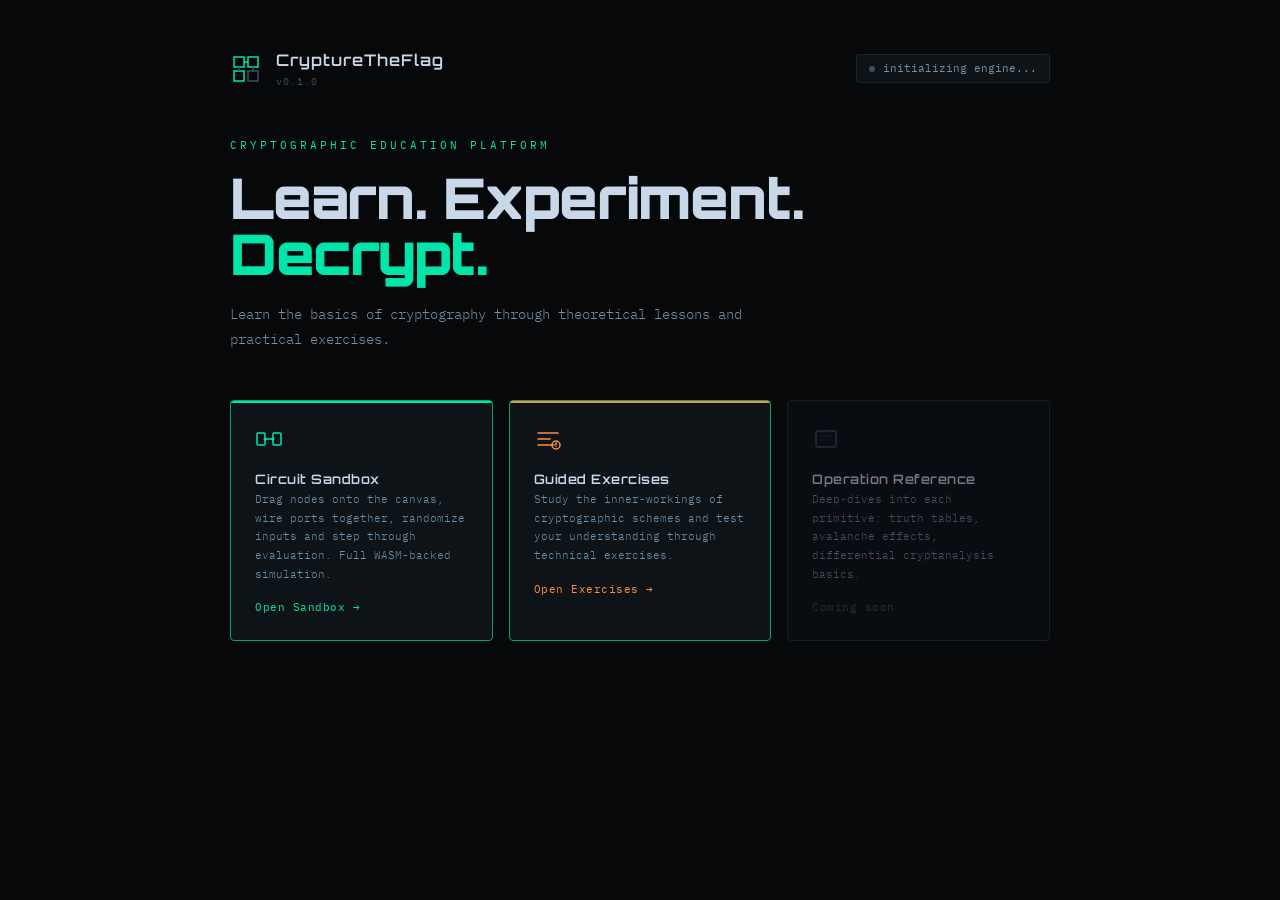
==== commit 925e8c09: "Added info chapter" ====
--- a/frontend/src/index.html
+++ b/frontend/src/index.html
@@ -6,10 +6,12 @@
   <title>CryptureTheFlag — Cryptographic Simulation Lab</title>
   <link rel="preconnect" href="https://fonts.googleapis.com" />
   <link href="https://fonts.googleapis.com/css2?family=Share+Tech+Mono&family=Orbitron:wght@400;600;900&family=IBM+Plex+Mono:wght@300;400;500&display=swap" rel="stylesheet" />
-  <link rel="stylesheet" href="base.css" />
-  <link rel="stylesheet" href="menu.css" />
-  <link rel="stylesheet" href="sandbox.css" />
-  <link rel="stylesheet" href="exercises.css" />
+  <link rel="stylesheet" href="./style/base.css" />
+  <link rel="stylesheet" href="./style/menu.css" />
+  <link rel="stylesheet" href="./style/sandbox.css" />
+  <link rel="stylesheet" href="./style/exercises.css" />
+  <link rel="stylesheet" href="./style/xor.css" />
+  <link rel="stylesheet" href="./style/info.css" />
 </head>
 <body>
 
--- a/frontend/src/style/base.css
+++ b/frontend/src/style/base.css
@@ -0,0 +1,160 @@
+/* ═══════════════════════════════════════════════════
+   CRYPTOCIRCUIT — Base: variables, reset, screens, topbar, modals
+═══════════════════════════════════════════════════ */
+
+@import url('https://fonts.googleapis.com/css2?family=Share+Tech+Mono&family=Orbitron:wght@400;600;900&family=IBM+Plex+Mono:wght@300;400;500&display=swap');
+
+*, *::before, *::after { box-sizing: border-box; margin: 0; padding: 0; }
+
+:root {
+  /* Core palette — phosphor green on near-black */
+  --bg-void:     #060809;
+  --bg-base:     #0a0d10;
+  --bg-surface:  #0e1318;
+  --bg-raised:   #131920;
+  --bg-hover:    #18202a;
+  --bg-active:   #1e2832;
+
+  --border-dim:  #1a2230;
+  --border-mid:  #243040;
+  --border-hi:   #304050;
+
+  --text-primary:   #c8d8e8;
+  --text-secondary: #7090a8;
+  --text-dim:       #3a5060;
+  --text-accent:    #00e5aa;
+
+  --accent:      #00e5aa;
+  --accent-dim:  #00a878;
+  --accent-glow: rgba(0, 229, 170, 0.12);
+  --dim:         #3a5060;
+
+  /* Node type colors */
+  --xor:     #00e5aa;
+  --sbox:    #4db8ff;
+  --caesar:  #ff8c42;
+  --vig:     #c084fc;
+
+  --xor-dim:     rgba(0, 229, 170, 0.15);
+  --sbox-dim:    rgba(77, 184, 255, 0.15);
+  --caesar-dim:  rgba(255, 140, 66, 0.15);
+  --vig-dim:     rgba(192, 132, 252, 0.15);
+
+  --font-display: 'Orbitron', monospace;
+  --font-mono:    'IBM Plex Mono', 'Share Tech Mono', monospace;
+
+  --topbar-h:    44px;
+  --left-panel:  210px;
+  --right-panel: 240px;
+}
+
+
+html, body {
+  width: 100%; height: 100%;
+  overflow: hidden;
+  background: var(--bg-void);
+  color: var(--text-primary);
+  font-family: var(--font-mono);
+  font-size: 13px;
+  line-height: 1.5;
+  -webkit-font-smoothing: antialiased;
+}
+
+/* ── Screens ────────────────────────────────────── */
+.screen {
+  position: fixed; inset: 0;
+  display: flex; flex-direction: column;
+  opacity: 0; pointer-events: none;
+  transition: opacity 0.3s ease;
+}
+.screen.active { opacity: 1; pointer-events: all; }
+
+/* ── Shared topbar ──────────────────────────────── */
+.topbar {
+  height: var(--topbar-h);
+  background: var(--bg-surface);
+  border-bottom: 1px solid var(--border-mid);
+  display: flex; align-items: center;
+  gap: 0; flex-shrink: 0;
+  padding: 0 8px;
+}
+
+.tb-back {
+  display: flex; align-items: center; gap: 6px;
+  padding: 0 12px; height: 100%;
+  background: none; border: none;
+  color: var(--text-secondary); cursor: pointer;
+  font-family: var(--font-mono); font-size: 11px;
+  transition: color 0.15s;
+}
+.tb-back:hover { color: var(--text-primary); }
+
+.tb-divider { width: 1px; height: 20px; background: var(--border-mid); margin: 0 4px; }
+
+.tb-title {
+  font-family: var(--font-display);
+  font-size: 11px; font-weight: 600;
+  color: var(--text-secondary); letter-spacing: 1px;
+  padding: 0 12px;
+}
+
+.tb-btn {
+  display: inline-flex; align-items: center; gap: 5px;
+  padding: 5px 10px;
+  background: transparent;
+  border: 1px solid var(--border-mid); border-radius: 3px;
+  color: var(--text-secondary);
+  font-family: var(--font-mono); font-size: 11px;
+  cursor: pointer; transition: all 0.15s; white-space: nowrap;
+}
+.tb-btn:hover { border-color: var(--border-hi); color: var(--text-primary); background: var(--bg-raised); }
+.tb-btn.accent { border-color: var(--accent-dim); color: var(--accent); }
+.tb-btn.accent:hover { border-color: var(--accent); background: var(--accent-glow); box-shadow: 0 0 10px var(--accent-glow); }
+.tb-btn.full-width { width: 100%; justify-content: center; }
+
+.tb-actions { display: flex; align-items: center; gap: 4px; }
+.tb-spacer { flex: 1; }
+.tb-step-info { font-size: 11px; color: var(--text-dim); padding: 0 12px; }
+.tb-step-info span { color: var(--accent); }
+
+/* ── JSON Modal ─────────────────────────────────── */
+.modal-backdrop {
+  position: fixed; inset: 0; z-index: 1000;
+  background: rgba(6,8,9,0.85);
+  display: flex; align-items: center; justify-content: center;
+}
+.modal {
+  background: var(--bg-surface); border: 1px solid var(--border-mid);
+  border-radius: 4px; width: 700px; max-width: 90vw; max-height: 80vh;
+  display: flex; flex-direction: column;
+}
+.modal-header {
+  display: flex; align-items: center; justify-content: space-between;
+  padding: 12px 16px; border-bottom: 1px solid var(--border-dim);
+  font-size: 12px; color: var(--text-secondary);
+  font-family: var(--font-display); letter-spacing: 1px;
+}
+.modal-close { background: none; border: none; color: var(--text-dim); cursor: pointer; font-size: 14px; transition: color 0.15s; }
+.modal-close:hover { color: var(--text-primary); }
+.modal-body {
+  flex: 1; overflow-y: auto; overflow-x: auto; padding: 16px;
+  font-size: 11px; color: var(--accent); line-height: 1.6; white-space: pre;
+  font-family: var(--font-mono);
+}
+.modal-body::-webkit-scrollbar { width: 3px; height: 3px; }
+.modal-body::-webkit-scrollbar-thumb { background: var(--border-mid); }
+
+/* ── Tooltip ────────────────────────────────────── */
+.tooltip {
+  position: fixed; z-index: 9999;
+  background: var(--bg-active); border: 1px solid var(--border-hi);
+  border-radius: 3px; padding: 4px 8px;
+  font-size: 10px; color: var(--text-primary);
+  pointer-events: none; display: none;
+}
+
+/* ── Global scrollbars ──────────────────────────── */
+::-webkit-scrollbar { width: 4px; height: 4px; }
+::-webkit-scrollbar-track { background: transparent; }
+::-webkit-scrollbar-thumb { background: var(--border-mid); border-radius: 2px; }
+
--- a/frontend/src/style/menu.css
+++ b/frontend/src/style/menu.css
@@ -0,0 +1,108 @@
+/* ═══════════════════════════════════════════════════
+   CRYPTOCIRCUIT — Menu screen
+═══════════════════════════════════════════════════ */
+
+#screen-menu {
+  align-items: center;
+  justify-content: flex-start;
+  overflow-y: auto;
+  overflow-x: hidden;
+  height: 100vh;
+  box-sizing: border-box;
+
+}
+
+#menu-bg-canvas {
+  position: fixed; inset: 0;
+  width: 100%; height: 100%;
+  pointer-events: none; opacity: 0.4;
+}
+
+.menu-shell {
+  position: relative; z-index: 1;
+  width: 100%; max-width: 900px;
+  padding: 48px 40px;
+  display: flex; flex-direction: column; gap: 48px;
+}
+
+.menu-header { display: flex; align-items: center; justify-content: space-between; }
+
+.menu-logo { display: flex; align-items: center; gap: 14px; }
+
+.logo-name {
+  font-family: var(--font-display);
+  font-size: 16px; font-weight: 600;
+  color: var(--text-primary); letter-spacing: 1px;
+}
+.logo-sub { font-size: 10px; color: var(--text-dim); letter-spacing: 1px; margin-top: 2px; }
+
+.menu-status {
+  display: flex; align-items: center; gap: 8px;
+  font-size: 11px; color: var(--text-secondary);
+  border: 1px solid var(--border-dim); border-radius: 3px;
+  padding: 5px 12px; background: var(--bg-surface);
+}
+
+.status-led {
+  width: 6px; height: 6px; border-radius: 50%;
+  background: var(--text-dim);
+  transition: background 0.4s, box-shadow 0.4s;
+}
+.status-led.ready {
+  background: var(--accent);
+  box-shadow: 0 0 6px var(--accent);
+  animation: ledpulse 2.5s ease-in-out infinite;
+}
+.status-led.error { background: #ff4444; }
+
+@keyframes ledpulse {
+  0%, 100% { opacity: 1; }
+  50%       { opacity: 0.5; }
+}
+
+/* Hero */
+.hero-eyebrow {
+  font-size: 11px; color: var(--accent);
+  letter-spacing: 3px; text-transform: uppercase; margin-bottom: 16px;
+}
+.hero-title {
+  font-family: var(--font-display); font-size: 56px; font-weight: 900;
+  color: var(--text-primary); line-height: 1; letter-spacing: -1px; margin-bottom: 20px;
+}
+.hero-title em { color: var(--accent); font-style: normal; }
+.hero-desc { font-size: 14px; color: var(--text-secondary); line-height: 1.8; max-width: 520px; font-weight: 300; }
+
+/* Cards */
+.menu-cards { display: grid; grid-template-columns: 1fr 1fr 1fr; gap: 16px; }
+
+.menu-card {
+  border: 1px solid var(--border-mid); border-radius: 4px;
+  background: var(--bg-surface); cursor: pointer;
+  transition: border-color 0.2s, background 0.2s, transform 0.15s;
+  position: relative; overflow: hidden;
+}
+.menu-card:hover { background: var(--bg-raised); transform: translateY(-2px); }
+.menu-card.card-primary { border-color: var(--accent-dim); }
+.menu-card.card-primary:hover { border-color: var(--accent); box-shadow: 0 0 24px var(--accent-glow); }
+.menu-card.card-secondary { cursor: default; opacity: 0.55; }
+
+.card-accent-line { position: absolute; top: 0; left: 0; right: 0; height: 2px; background: var(--accent); }
+.card-inner { padding: 24px; display: flex; flex-direction: column; gap: 12px; }
+.card-icon { color: var(--accent); }
+.card-icon.dim { color: var(--text-dim); }
+.card-title { font-family: var(--font-display); font-size: 13px; font-weight: 600; color: var(--text-primary); letter-spacing: 0.5px; }
+.card-desc { font-size: 11px; color: var(--text-secondary); line-height: 1.7; font-weight: 300; }
+.card-cta { font-size: 11px; color: var(--accent); margin-top: 4px; letter-spacing: 0.5px; }
+.card-cta.dim { color: var(--text-dim); }
+.cta-arrow { display: inline-block; transition: transform 0.2s; }
+.menu-card.card-primary:hover .cta-arrow { transform: translateX(4px); }
+
+/* Primitives bar */
+.menu-primitives { display: flex; align-items: center; gap: 16px; }
+.prim-label { font-size: 10px; color: var(--text-dim); letter-spacing: 2px; text-transform: uppercase; flex-shrink: 0; }
+.prim-chips { display: flex; gap: 8px; flex-wrap: wrap; }
+.prim-chip { font-size: 10px; font-weight: 500; padding: 3px 10px; border-radius: 2px; border: 1px solid; letter-spacing: 1px; }
+.prim-chip.xor      { color: var(--xor);     border-color: var(--xor);     background: var(--xor-dim); }
+.prim-chip.sbox     { color: var(--sbox);    border-color: var(--sbox);    background: var(--sbox-dim); }
+.prim-chip.caesar   { color: var(--caesar);  border-color: var(--caesar);  background: var(--caesar-dim); }
+.prim-chip.vigenere { color: var(--vig);     border-color: var(--vig);     background: var(--vig-dim); }
--- a/frontend/src/style/sandbox.css
+++ b/frontend/src/style/sandbox.css
@@ -0,0 +1,182 @@
+/* ═══════════════════════════════════════════════════
+   CRYPTOCIRCUIT — Sandbox screen
+   Covers: layout, palette, canvas, nodes, ports,
+           wires, inspector, log panel
+═══════════════════════════════════════════════════ */
+
+/* ── Layout ─────────────────────────────────────── */
+.sandbox-layout { flex: 1; display: flex; overflow: hidden; }
+
+/* ── Left panel ─────────────────────────────────── */
+.panel-left {
+  width: var(--left-panel);
+  background: var(--bg-surface); border-right: 1px solid var(--border-mid);
+  display: flex; flex-direction: column;
+  flex-shrink: 0; overflow: hidden;
+}
+
+.panel-section { padding: 12px; border-bottom: 1px solid var(--border-dim); }
+.panel-section.grow { flex: 1; display: flex; flex-direction: column; border-bottom: none; overflow: hidden; }
+.panel-section-label { font-size: 9px; color: var(--text-dim); letter-spacing: 2px; text-transform: uppercase; margin-bottom: 10px; }
+.palette-hint { font-size: 10px; color: var(--text-dim); margin-bottom: 10px; }
+
+/* Palette nodes */
+.palette-node {
+  display: flex; align-items: center; gap: 10px;
+  padding: 8px 10px; border: 1px solid var(--border-dim);
+  border-radius: 3px; background: var(--bg-raised);
+  cursor: grab; margin-bottom: 6px;
+  transition: border-color 0.15s, background 0.15s;
+  user-select: none;
+}
+.palette-node:hover { border-color: var(--border-hi); background: var(--bg-active); }
+.palette-node:active { cursor: grabbing; }
+
+.pn-color { width: 3px; height: 28px; border-radius: 2px; flex-shrink: 0; }
+.pn-color.xor      { background: var(--xor); }
+.pn-color.sbox     { background: var(--sbox); }
+.pn-color.caesar   { background: var(--caesar); }
+.pn-color.vigenere { background: var(--vig); }
+.pn-name { font-size: 11px; font-weight: 500; color: var(--text-primary); }
+.pn-meta { font-size: 9px; color: var(--text-dim); margin-top: 2px; }
+
+/* Wire mode hint */
+.wire-mode-hint { font-size: 10px; color: var(--text-secondary); line-height: 1.6; margin-bottom: 8px; }
+
+/* Log panel */
+.log-panel { flex: 1; overflow-y: auto; font-size: 10px; line-height: 1.8; color: var(--text-dim); }
+.log-panel::-webkit-scrollbar { width: 3px; }
+.log-panel::-webkit-scrollbar-thumb { background: var(--border-mid); }
+.log-line { padding: 0 2px; }
+.log-line.info  { color: var(--accent); }
+.log-line.warn  { color: var(--caesar); }
+.log-line.error { color: #ff6060; }
+
+/* ── Canvas ─────────────────────────────────────── */
+.canvas-area {
+  flex: 1; position: relative; overflow: hidden;
+  background: var(--bg-base);
+  background-image:
+    linear-gradient(var(--border-dim) 1px, transparent 1px),
+    linear-gradient(90deg, var(--border-dim) 1px, transparent 1px);
+  background-size: 32px 32px;
+}
+
+.canvas-empty-hint {
+  position: absolute; inset: 0;
+  display: flex; flex-direction: column;
+  align-items: center; justify-content: center;
+  gap: 12px; pointer-events: none; transition: opacity 0.3s;
+}
+.canvas-empty-hint.hidden { opacity: 0; }
+.ceh-icon { font-size: 40px; opacity: 0.08; }
+.ceh-text { font-size: 12px; color: var(--text-dim); letter-spacing: 1px; }
+
+.wire-layer { position: absolute; inset: 0; width: 100%; height: 100%; pointer-events: none; overflow: visible; }
+
+/* ── Canvas nodes ───────────────────────────────── */
+.cn-node {
+  position: absolute;
+  background: var(--bg-raised); border: 1px solid var(--border-mid);
+  border-radius: 4px; min-width: 160px;
+  user-select: none; cursor: move;
+  transition: border-color 0.15s, box-shadow 0.15s;
+  z-index: 10;
+}
+.cn-node:hover { border-color: var(--border-hi); }
+.cn-node.selected { border-color: var(--accent) !important; box-shadow: 0 0 16px rgba(0,229,170,0.1); z-index: 20; }
+.cn-node.evaluating { animation: node-eval 0.4s ease; }
+
+@keyframes node-eval {
+  0%, 100% { box-shadow: 0 0 16px rgba(0,229,170,0.1); }
+  50%       { box-shadow: 0 0 30px rgba(0,229,170,0.4); }
+}
+
+.cn-header { display: flex; align-items: center; gap: 8px; padding: 7px 10px; border-bottom: 1px solid var(--border-dim); }
+
+.cn-type-bar { width: 3px; height: 14px; border-radius: 2px; flex-shrink: 0; }
+.cn-type-bar.xor      { background: var(--xor); }
+.cn-type-bar.sbox     { background: var(--sbox); }
+.cn-type-bar.caesar   { background: var(--caesar); }
+.cn-type-bar.vigenere { background: var(--vig); }
+
+.cn-label { font-size: 11px; font-weight: 500; color: var(--text-primary); flex: 1; }
+
+.cn-delete {
+  width: 16px; height: 16px; border: none; background: none;
+  color: var(--text-dim); cursor: pointer; font-size: 12px;
+  border-radius: 2px; transition: color 0.15s, background 0.15s;
+  display: flex; align-items: center; justify-content: center;
+}
+.cn-delete:hover { color: #ff6060; background: rgba(255,96,96,0.1); }
+
+.cn-body { padding: 8px 10px; }
+.cn-ports { display: flex; flex-direction: column; gap: 5px; }
+.cn-port-row { display: flex; align-items: center; gap: 6px; }
+.cn-port-row.out { justify-content: flex-end; }
+.cn-port-sep { height: 1px; background: var(--border-dim); margin: 4px 0; }
+.cn-port-value { font-family: var(--font-mono); font-size: 8px; color: var(--accent); margin: 0 4px; }
+
+/* Ports */
+.cn-port {
+  width: 10px; height: 10px; border-radius: 50%;
+  border: 1.5px solid var(--border-hi); background: var(--bg-base);
+  cursor: crosshair; flex-shrink: 0;
+  transition: border-color 0.15s, background 0.15s, box-shadow 0.15s;
+}
+.cn-port:hover { border-color: var(--accent); background: var(--accent-dim); }
+.cn-port.connected { border-color: var(--accent); background: var(--accent); }
+.cn-port.wiring-source {
+  border-color: var(--accent); background: var(--accent);
+  box-shadow: 0 0 8px var(--accent);
+  animation: portpulse 0.8s ease-in-out infinite;
+}
+@keyframes portpulse {
+  0%, 100% { box-shadow: 0 0 6px var(--accent); }
+  50%       { box-shadow: 0 0 14px var(--accent); }
+}
+.cn-port-label { font-size: 9px; color: var(--text-dim); letter-spacing: 0.5px; }
+
+/* ── Wires ──────────────────────────────────────── */
+.wire {
+  stroke: var(--border-hi); stroke-width: 1.5;
+  fill: none; stroke-linecap: round;
+  transition: stroke 0.2s; cursor: pointer; pointer-events: stroke;
+}
+.wire:hover { stroke: #ff6060; }
+.wire.active { stroke: var(--accent); }
+
+.wire-preview {
+  stroke: var(--accent); stroke-width: 1.5; fill: none;
+  stroke-dasharray: 5 4; stroke-linecap: round;
+  animation: dashmarch 0.6s linear infinite;
+}
+@keyframes dashmarch { to { stroke-dashoffset: -9; } }
+
+/* ── Right panel — inspector ────────────────────── */
+.panel-right {
+  width: var(--right-panel);
+  background: var(--bg-surface); border-left: 1px solid var(--border-mid);
+  overflow-y: auto; flex-shrink: 0;
+}
+.panel-right::-webkit-scrollbar { width: 3px; }
+.panel-right::-webkit-scrollbar-thumb { background: var(--border-mid); }
+
+.inspector-empty { font-size: 10px; color: var(--text-dim); line-height: 1.7; padding: 4px 0; }
+.inspector-node-title { font-family: var(--font-display); font-size: 12px; font-weight: 600; color: var(--text-primary); margin-bottom: 4px; letter-spacing: 0.5px; }
+.inspector-node-type { font-size: 10px; margin-bottom: 12px; }
+.inspector-port-group { margin-bottom: 12px; }
+.inspector-port-group-label { font-size: 9px; color: var(--text-dim); letter-spacing: 2px; text-transform: uppercase; margin-bottom: 6px; }
+.inspector-port { border: 1px solid var(--border-dim); border-radius: 3px; padding: 6px 8px; margin-bottom: 4px; background: var(--bg-raised); }
+.inspector-port-name { font-size: 10px; color: var(--text-secondary); margin-bottom: 3px; }
+.inspector-port-hex { font-size: 11px; color: var(--accent); word-break: break-all; line-height: 1.5; }
+.inspector-port-bin { font-size: 9px; color: var(--text-dim); word-break: break-all; line-height: 1.5; margin-top: 2px; }
+
+.inspector-set-data { margin-top: 6px; display: flex; gap: 4px; }
+.inspector-set-data input {
+  flex: 1; background: var(--bg-base); border: 1px solid var(--border-mid);
+  border-radius: 2px; color: var(--text-primary); font-family: var(--font-mono);
+  font-size: 10px; padding: 3px 6px; outline: none;
+}
+.inspector-set-data input:focus { border-color: var(--accent-dim); }
+.inspector-set-data button { padding: 3px 7px; font-size: 10px; font-family: var(--font-mono); }
--- a/frontend/src/style/exercises.css
+++ b/frontend/src/style/exercises.css
@@ -0,0 +1,265 @@
+/* ═══════════════════════════════════════════════════
+   CRYPTOCIRCUIT — Exercises screens
+   Covers: list screen, exercise pages, typography,
+           tables, demos, inputs, feedback, SHA visuals
+═══════════════════════════════════════════════════ */
+
+/* ── Exercise list screen ───────────────────────── */
+
+.screen {
+    display: none; 
+    width: 100%;
+    height: 100vh;
+    overflow-y: auto;
+    box-sizing: border-box;
+
+}
+.screen.active {
+  display: flex; 
+  flex-direction: column;
+}
+
+#screen-exercises {
+  overflow-y: auto;
+  height: 100vh;
+}
+.ex-list-screen {
+  flex: 1; min-height: 0;
+  display: flex; flex-direction: column; align-items: center;
+  padding: 48px 40px; overflow-y: auto; gap: 40px;
+}
+.ex-list-header { text-align: center; max-width: 640px; }
+.ex-list-eyebrow { font-size: 10px; color: var(--accent); letter-spacing: 3px; text-transform: uppercase; margin-bottom: 10px; }
+.ex-list-title { font-family: var(--font-display); font-size: 32px; font-weight: 900; color: var(--text-primary); margin-bottom: 12px; }
+.ex-list-desc { font-size: 12px; color: var(--text-secondary); line-height: 1.8; }
+.ex-list-cards { display: flex; flex-direction: column; gap: 12px; width: 100%; max-width: 800px; }
+
+.ex-list-card {
+  display: flex; align-items: center;
+  background: var(--bg-surface); border: 1px solid var(--border-mid);
+  border-radius: 4px; cursor: pointer; overflow: hidden;
+  transition: border-color 0.2s, background 0.2s, transform 0.15s;
+}
+.ex-list-card:hover { background: var(--bg-raised); border-color: var(--border-hi); transform: translateX(4px); }
+
+.ex-card-num {
+  font-family: var(--font-display); font-size: 28px; font-weight: 900;
+  color: var(--border-hi); padding: 24px 20px; flex-shrink: 0;
+  border-right: 1px solid var(--border-dim); min-width: 72px; text-align: center;
+}
+.ex-card-color { width: 3px; align-self: stretch; flex-shrink: 0; }
+.ex-card-color.xor    { background: var(--xor); }
+.ex-card-color.caesar { background: var(--caesar); }
+.ex-card-color.sbox   { background: var(--sbox); }
+.ex-card-body { padding: 20px 24px; flex: 1; }
+.ex-card-tag {
+  display: inline-block; font-size: 9px; padding: 2px 8px;
+  border-radius: 2px; font-weight: 500; letter-spacing: 1px;
+  text-transform: uppercase; margin-bottom: 8px; border: 1px solid;
+}
+.ex-card-tag.xor    { color: var(--xor);    border-color: var(--xor);    background: var(--xor-dim); }
+.ex-card-tag.caesar { color: var(--caesar);  border-color: var(--caesar);  background: var(--caesar-dim); }
+.ex-card-tag.sbox   { color: var(--sbox);    border-color: var(--sbox);    background: var(--sbox-dim); }
+.ex-card-title { font-family: var(--font-display); font-size: 14px; font-weight: 600; color: var(--text-primary); margin-bottom: 6px; }
+.ex-card-desc  { font-size: 11px; color: var(--text-secondary); line-height: 1.7; margin-bottom: 10px; }
+.ex-card-concepts { display: flex; gap: 6px; flex-wrap: wrap; }
+.ex-card-concepts span { font-size: 9px; color: var(--text-dim); border: 1px solid var(--border-dim); padding: 2px 7px; border-radius: 2px; }
+.ex-card-arrow { font-size: 18px; color: var(--text-dim); padding: 0 20px; flex-shrink: 0; transition: color 0.15s, transform 0.15s; }
+.ex-list-card:hover .ex-card-arrow { color: var(--accent); transform: translateX(4px); }
+
+/* ── Topbar tag ─────────────────────────────────── */
+.ex-tag {
+  font-size: 9px; padding: 3px 10px; border-radius: 2px;
+  font-weight: 500; letter-spacing: 1px; text-transform: uppercase;
+  margin-right: 12px; border: 1px solid;
+}
+.ex-tag.xor    { color: var(--xor);    border-color: var(--xor);    background: var(--xor-dim); }
+.ex-tag.caesar { color: var(--caesar);  border-color: var(--caesar);  background: var(--caesar-dim); }
+.ex-tag.sbox   { color: var(--sbox);    border-color: var(--sbox);    background: var(--sbox-dim); }
+
+/* ── Exercise page (scrollable body) ────────────── */
+.ex-page {
+  flex: 1; min-height: 0;
+  overflow-y: auto; padding: 36px 0;
+  display: flex; flex-direction: column; align-items: center;
+}
+.ex-page::-webkit-scrollbar { width: 4px; }
+.ex-page::-webkit-scrollbar-thumb { background: var(--border-mid); }
+
+.ex-section {
+  width: 100%; max-width: 820px;
+  padding: 0 40px 36px;
+  border-bottom: 1px solid var(--border-dim);
+}
+.ex-section:last-child { border-bottom: none; }
+
+/* ── Typography ─────────────────────────────────── */
+.ex-h2 { font-family: var(--font-display); font-size: 20px; font-weight: 700; color: var(--text-primary); margin-bottom: 14px; }
+.ex-h3 {
+  font-size: 11px; font-weight: 500; color: var(--text-secondary);
+  text-transform: uppercase; letter-spacing: 2px;
+  margin-bottom: 14px; padding-bottom: 6px; border-bottom: 1px solid var(--border-dim);
+}
+.ex-p { font-size: 12px; color: var(--text-secondary); line-height: 1.85; margin-bottom: 10px; font-weight: 300; }
+.ex-p strong { color: var(--text-primary); font-weight: 500; }
+.ex-p code {
+  font-family: var(--font-mono); background: var(--bg-raised);
+  border: 1px solid var(--border-mid); border-radius: 3px;
+  padding: 1px 5px; font-size: 11px; color: var(--accent);
+}
+.ex-p.hint { color: var(--text-dim); font-size: 11px; font-style: italic; }
+
+.ex-list { padding-left: 20px; margin-bottom: 14px; display: flex; flex-direction: column; gap: 6px; }
+.ex-list li { font-size: 12px; color: var(--text-secondary); line-height: 1.7; }
+.ex-list li strong { color: var(--text-primary); }
+
+.accent  { color: var(--accent); }
+.correct { color: #4ade80; }
+.dim     { color: var(--text-dim); }
+.mono    { font-family: var(--font-mono); }
+
+/* ── Formula block ──────────────────────────────── */
+.ex-formula-block {
+  background: var(--bg-raised); border: 1px solid var(--border-mid);
+  border-left: 3px solid var(--accent); border-radius: 4px;
+  padding: 14px 18px; margin: 14px 0;
+}
+.ex-formula { font-family: var(--font-mono); font-size: 13px; color: var(--accent); margin-bottom: 4px; letter-spacing: 0.5px; }
+.ex-formula-note { font-size: 10px; color: var(--text-dim); margin-top: 6px; }
+
+/* ── Tables ─────────────────────────────────────── */
+.ex-tables-row { display: flex; gap: 24px; flex-wrap: wrap; margin: 14px 0; }
+.ex-table-label { font-size: 9px; color: var(--text-dim); letter-spacing: 2px; text-transform: uppercase; margin-bottom: 6px; }
+.ex-table {
+  border-collapse: collapse; font-size: 11px; font-family: var(--font-mono);
+  background: var(--bg-raised); border: 1px solid var(--border-mid);
+  border-radius: 4px; overflow: hidden;
+}
+.ex-table th { padding: 6px 14px; color: var(--text-dim); font-weight: 400; background: var(--bg-active); border-bottom: 1px solid var(--border-mid); text-align: left; }
+.ex-table td { padding: 5px 14px; color: var(--text-secondary); border-bottom: 1px solid var(--border-dim); }
+.ex-table tr:last-child td { border-bottom: none; }
+.ex-table-wrap { margin: 12px 0; }
+.bit-0 { color: var(--text-dim); }
+.bit-1 { color: var(--accent); font-weight: 500; }
+.bf-hit td { color: var(--accent) !important; background: var(--accent-glow); }
+
+/* ── Worked examples ────────────────────────────── */
+.ex-examples-grid { display: grid; grid-template-columns: repeat(3,1fr); gap: 14px; margin: 16px 0; }
+@media (max-width: 700px) { .ex-examples-grid { grid-template-columns: 1fr; } }
+
+.ex-example { background: var(--bg-raised); border: 1px solid var(--border-mid); border-radius: 4px; padding: 14px; }
+.ex-example-label { font-size: 9px; color: var(--text-dim); letter-spacing: 1.5px; text-transform: uppercase; margin-bottom: 10px; }
+.ex-bitrow { display: flex; align-items: center; gap: 8px; font-family: var(--font-mono); font-size: 11px; margin-bottom: 3px; }
+.ex-bitrow.result { border-top: 1px solid var(--border-mid); padding-top: 4px; margin-top: 4px; color: var(--accent); }
+.ex-bit-label { color: var(--text-dim); min-width: 12px; }
+.xor-bits { letter-spacing: 3px; color: var(--text-secondary); }
+.ex-bitrow.result .xor-bits { color: var(--accent); }
+.ex-bit-hex { color: var(--text-dim); font-size: 10px; margin-left: 4px; }
+.ex-bitrow-sep { color: var(--text-dim); font-size: 14px; padding: 2px 0 2px 20px; }
+.ex-example-note { font-size: 10px; color: var(--text-dim); margin-top: 8px; line-height: 1.6; }
+
+
+/* ── Controls & demos ───────────────────────────── */
+.ex-control-bar {
+  display: flex; gap: 20px; flex-wrap: wrap; align-items: center;
+  margin: 12px 0; padding: 10px 14px;
+  background: var(--bg-raised); border: 1px solid var(--border-dim); border-radius: 4px;
+}
+.ex-control-bar label { font-size: 11px; color: var(--text-dim); display: flex; align-items: center; gap: 8px; }
+
+.ex-demo-box { background: var(--bg-base); border: 1px solid var(--border-mid); border-radius: 4px; overflow: hidden; margin-top: 8px; }
+.ex-demo-row { display: flex; justify-content: space-between; align-items: center; padding: 7px 14px; border-bottom: 1px solid var(--border-dim); gap: 12px; }
+.ex-demo-row:last-child { border-bottom: none; }
+.ex-demo-key { font-size: 10px; color: var(--text-dim); flex-shrink: 0; }
+.ex-demo-val { font-family: var(--font-mono); font-size: 11px; color: var(--text-primary); text-align: right; word-break: break-all; }
+.ex-demo-val.accent  { color: var(--accent); }
+.ex-demo-val.correct { color: #4ade80; }
+
+/* ── Inputs ─────────────────────────────────────── */
+.ex-hex-input {
+  background: var(--bg-base); border: 1px solid var(--border-mid); border-radius: 3px;
+  padding: 5px 10px; color: var(--accent); font-family: var(--font-mono); font-size: 13px;
+  width: 120px; text-align: center; outline: none;
+  text-transform: uppercase; transition: border-color 0.15s;
+}
+.ex-hex-input:focus { border-color: var(--accent-dim); }
+
+.ex-text-input {
+  background: var(--bg-base); border: 1px solid var(--border-mid); border-radius: 3px;
+  padding: 5px 10px; color: var(--text-primary); font-family: var(--font-mono); font-size: 12px;
+  width: 180px; outline: none; transition: border-color 0.15s;
+}
+.ex-text-input:focus { border-color: var(--accent-dim); }
+
+.ex-textarea {
+  background: var(--bg-base); border: 1px solid var(--border-mid); border-radius: 3px;
+  padding: 8px 12px; color: var(--text-primary); font-family: var(--font-mono); font-size: 11px;
+  width: 100%; max-width: 600px; outline: none; resize: vertical;
+  line-height: 1.6; transition: border-color 0.15s;
+}
+.ex-textarea:focus { border-color: var(--accent-dim); }
+
+/* ── Exercise cards ─────────────────────────────── */
+.ex-exercises-block { background: var(--bg-void); }
+
+.ex-exercise {
+  display: flex; border: 1px solid var(--border-mid); border-radius: 4px;
+  background: var(--bg-surface); overflow: hidden; margin-bottom: 14px;
+}
+.ex-ex-num {
+  font-family: var(--font-display); font-size: 13px; font-weight: 700;
+  color: var(--accent); padding: 18px 16px; border-right: 1px solid var(--border-dim);
+  background: var(--bg-raised); flex-shrink: 0; min-width: 52px; text-align: center;
+}
+.ex-ex-body { padding: 18px 20px; flex: 1; }
+.ex-ex-title { font-family: var(--font-display); font-size: 12px; font-weight: 600; color: var(--text-primary); margin-bottom: 10px; }
+
+.ex-input-row { display: flex; align-items: center; gap: 10px; margin-top: 12px; flex-wrap: wrap; }
+.ex-input-label { font-size: 11px; color: var(--text-dim); white-space: nowrap; }
+
+.ex-btn {
+  background: var(--bg-raised); border: 1px solid var(--border-hi); border-radius: 3px;
+  padding: 6px 16px; color: var(--text-primary); font-family: var(--font-mono); font-size: 11px;
+  cursor: pointer; transition: all 0.15s; white-space: nowrap;
+}
+.ex-btn:hover { border-color: var(--accent); color: var(--accent); }
+
+/* ── Feedback ───────────────────────────────────── */
+.ex-feedback {
+  margin-top: 10px; font-size: 11px; line-height: 1.8;
+  padding: 10px 14px; border-radius: 3px;
+  white-space: pre-wrap; font-family: var(--font-mono);
+}
+.ex-feedback.ok  { color: #4ade80; background: rgba(74,222,128,0.07); border: 1px solid rgba(74,222,128,0.2); }
+.ex-feedback.err { color: var(--caesar); background: rgba(255,140,66,0.07); border: 1px solid rgba(255,140,66,0.2); }
+
+/* ── Data block ─────────────────────────────────── */
+.ex-data-block { background: var(--bg-raised); border: 1px solid var(--border-dim); border-radius: 4px; overflow: hidden; margin: 10px 0; }
+.ex-data-row { display: flex; justify-content: space-between; align-items: center; padding: 6px 12px; border-bottom: 1px solid var(--border-dim); font-size: 11px; color: var(--text-dim); }
+.ex-data-row:last-child { border-bottom: none; }
+
+/* ── Radio group ─────────────────────────────────── */
+.ex-radio-group { display: flex; flex-direction: column; gap: 8px; margin: 10px 0; }
+.ex-radio { display: flex; align-items: flex-start; gap: 8px; font-size: 11px; color: var(--text-secondary); line-height: 1.6; cursor: pointer; }
+
+
+.ex-practice-actions {
+    display: flex;
+    justify-content: flex-end;
+    margin-top: 10px;
+}
+.ex-btn-secondary {
+    background: transparent;
+    border: 1px solid var(--border-mid, #222834);
+    color: var(--text-dim, #64748b);
+    border-radius: 3px;
+    padding: 4px 10px;
+    font-family: var(--font-mono, monospace);
+    font-size: 10px;
+    cursor: pointer;
+    transition: all 0.15s;
+}
+.ex-btn-secondary:hover {
+    color: var(--text-primary, #e2e8f0);
+    border-color: var(--border-hi, #334155);
+}
--- a/frontend/src/style/xor.css
+++ b/frontend/src/style/xor.css
@@ -0,0 +1,134 @@
+
+/* ── Live XOR widget ─────────────────────────────── */
+.ex-live-grid {
+  display: flex;
+  flex-direction: row;
+  gap: 32px;
+  align-items: flex-start;
+  background: var(--bg-raised, #11141a);
+  border: 1px solid var(--border-mid, #222834);
+  border-radius: 4px;
+  padding: 16px;
+  margin-top: 12px;
+}
+
+.ex-live-inputs {
+  display: flex;
+  flex-direction: column;
+  min-width: 240px;
+}
+
+.ex-live-row {
+  display: flex;
+  align-items: center;
+  gap: 12px;
+  padding: 4px 0;
+}
+
+.result-row {
+  border-top: 1px solid var(--border-mid, #222834);
+  margin-top: 6px;
+  padding-top: 10px;
+}
+
+.ex-live-label {
+  font-family: var(--font-display, monospace);
+  font-size: 11px;
+  font-weight: 600;
+  color: var(--text-dim, #64748b);
+  width: 14px;
+}
+
+.ex-live-op {
+  font-size: 18px;
+  color: var(--text-dim, #64748b);
+  padding: 2px 0 2px 24px;
+}
+
+.ex-live-sep {
+  height: 1px;
+  background: var(--border-dim, #1a202c);
+  margin: 4px 0;
+}
+
+.ex-live-bin {
+  font-family: var(--font-mono, monospace);
+  font-size: 11px;
+  color: var(--text-secondary, #94a3b8);
+  letter-spacing: 1px;
+}
+
+.ex-live-result-hex {
+  font-family: var(--font-display, monospace);
+  font-size: 14px;
+  color: var(--accent, #00f0ff);
+  font-weight: 600;
+  min-width: 45px;
+}
+
+.ex-hex-input {
+  background: var(--bg-base, #0b0d12);
+  border: 1px solid var(--border-mid, #222834);
+  color: var(--accent, #00f0ff);
+  font-family: var(--font-mono, monospace);
+  font-size: 13px;
+  padding: 4px 8px;
+  border-radius: 3px;
+  width: 95px;
+  outline: none;
+}
+
+.ex-hex-input:focus {
+  border-color: var(--accent, #00f0ff);
+}
+
+.ex-live-bits-panel {
+  flex: 1;
+  display: flex;
+  flex-direction: column;
+}
+
+.ex-bits-label {
+  font-size: 9px;
+  color: var(--text-dim, #64748b);
+  letter-spacing: 2px;
+  text-transform: uppercase;
+  margin-bottom: 8px;
+}
+
+.ex-bits-display {
+  display: flex;
+  gap: 4px;
+  flex-wrap: wrap;
+  margin-bottom: 8px;
+}
+
+.xor-bit {
+  width: 28px;
+  height: 28px;
+  border-radius: 3px;
+  display: flex;
+  align-items: center;
+  justify-content: center;
+  font-family: var(--font-display, monospace);
+  font-size: 13px;
+  font-weight: 700;
+  border: 1px solid var(--border-mid, #222834);
+}
+
+.xor-bit.bit-1 {
+  background: var(--accent-glow, rgba(0, 240, 255, 0.15));
+  border-color: var(--accent, #00f0ff);
+  color: var(--accent, #00f0ff);
+}
+
+.xor-bit.bit-0 {
+  background: var(--bg-base, #0b0d12);
+  color: var(--text-dim, #64748b);
+}
+
+.ex-bits-meta {
+  font-size: 11px;
+  font-family: var(--font-mono, monospace);
+  color: var(--text-dim, #64748b);
+}
--- a/frontend/src/style/info.css
+++ b/frontend/src/style/info.css
@@ -0,0 +1,9 @@
+.prim-chip.foundations {
+  color: #a78bfa;
+  border-color: #a78bfa;
+  background: rgba(167, 139, 250, 0.1);
+}
+.ex-tag.foundations {
+  color: #a78bfa;
+  border-color: #a78bfa;
+}
